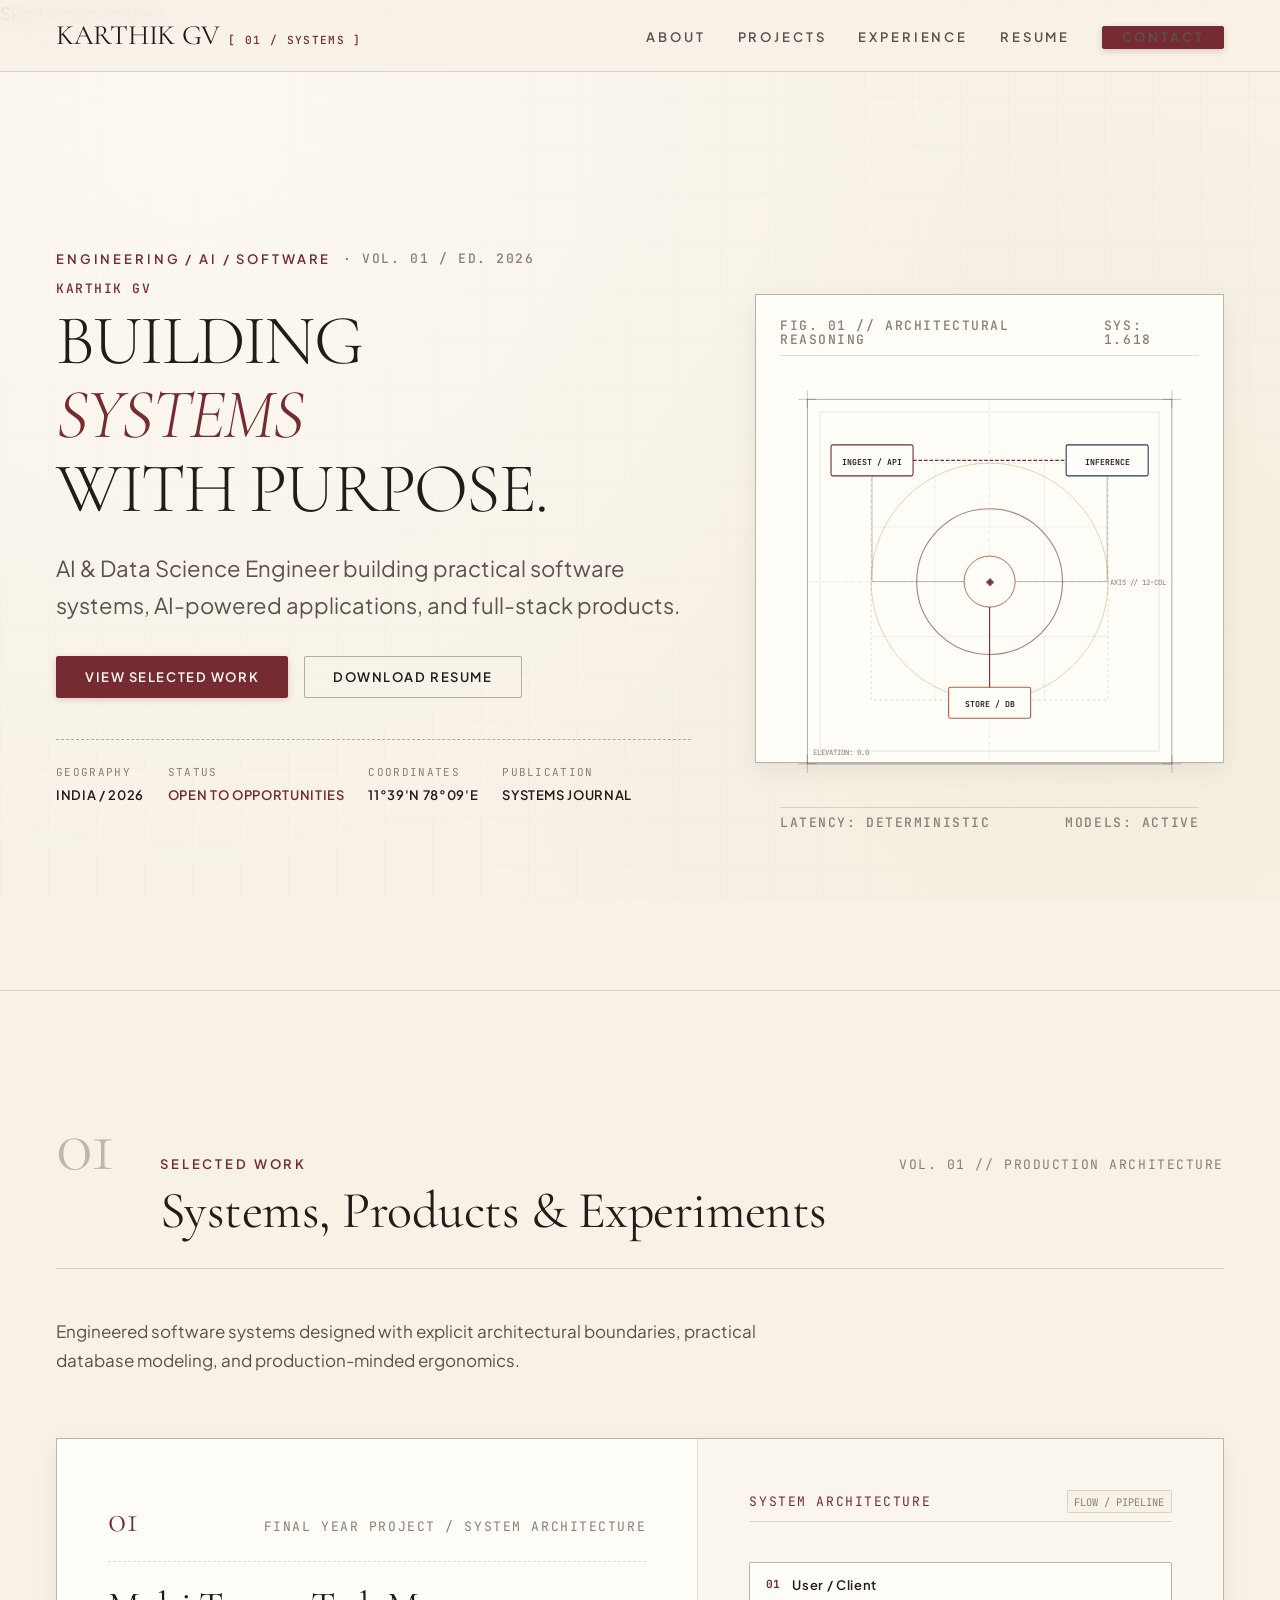
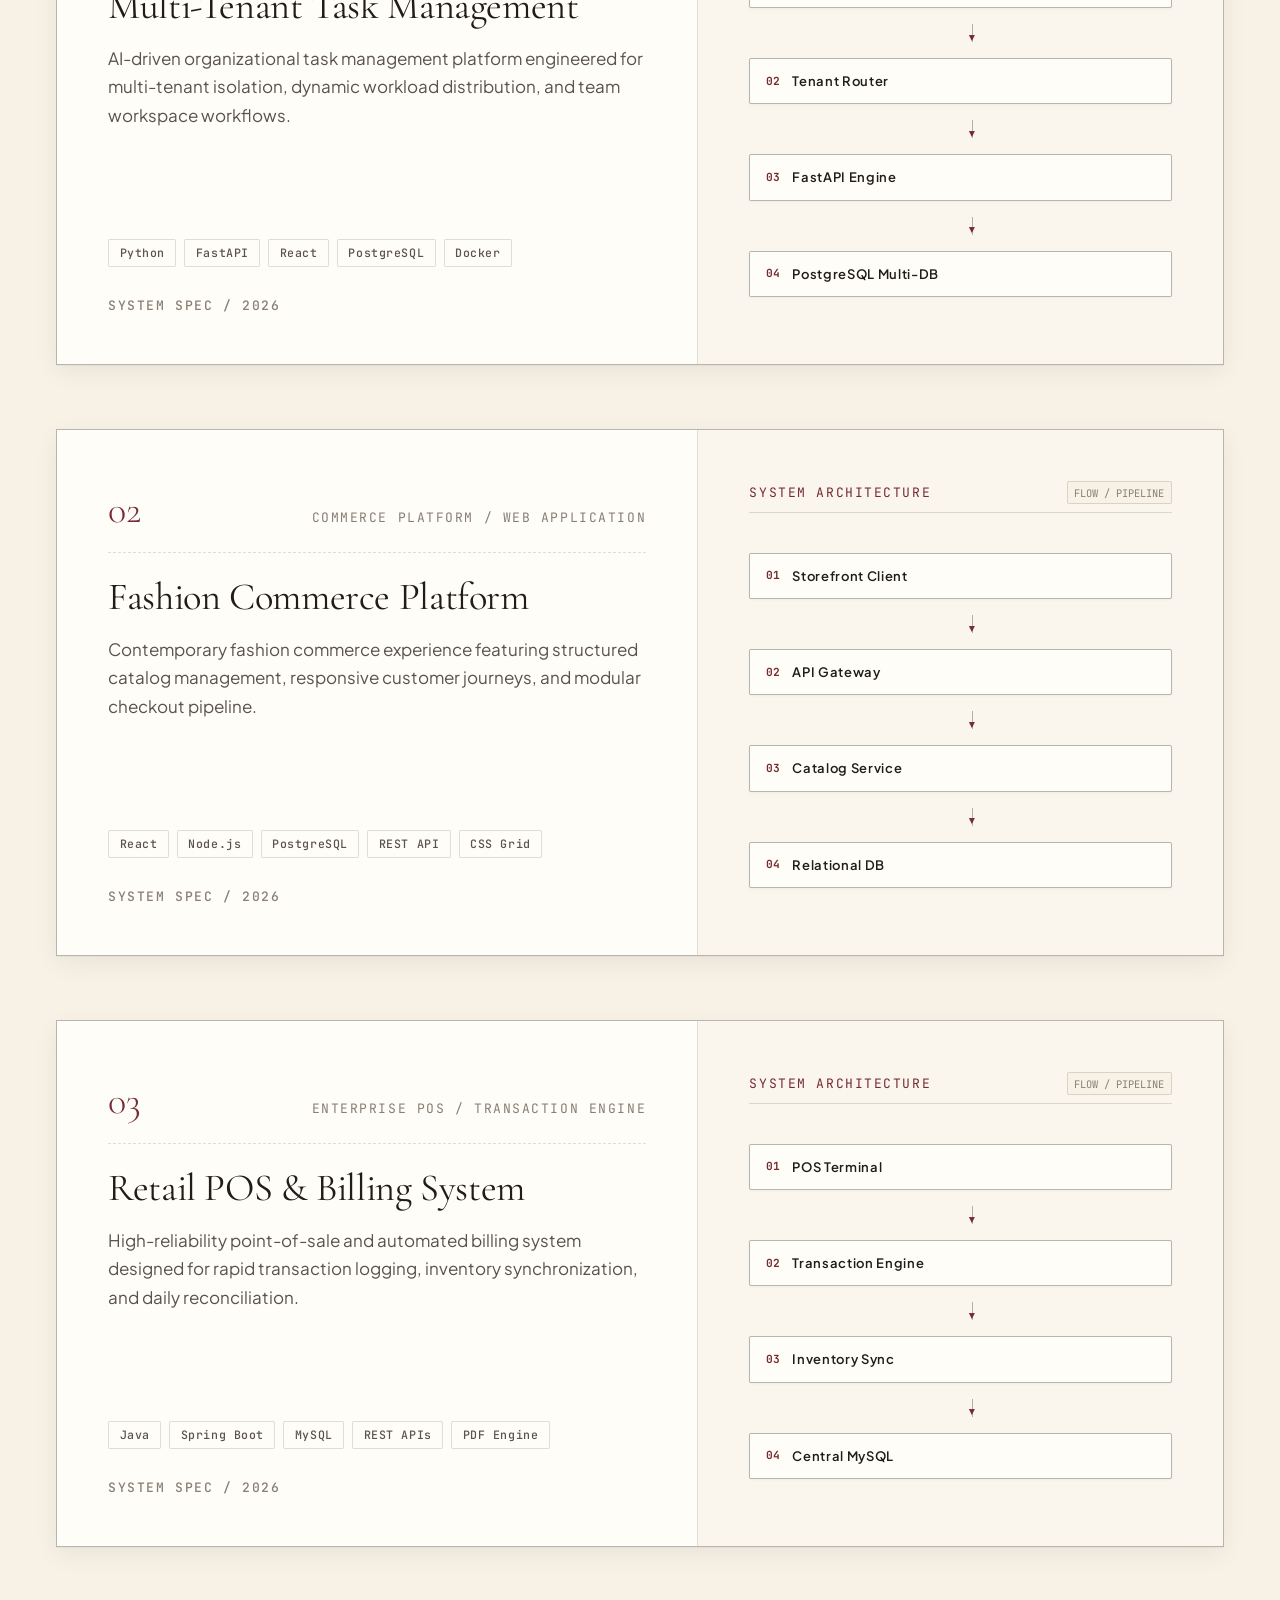
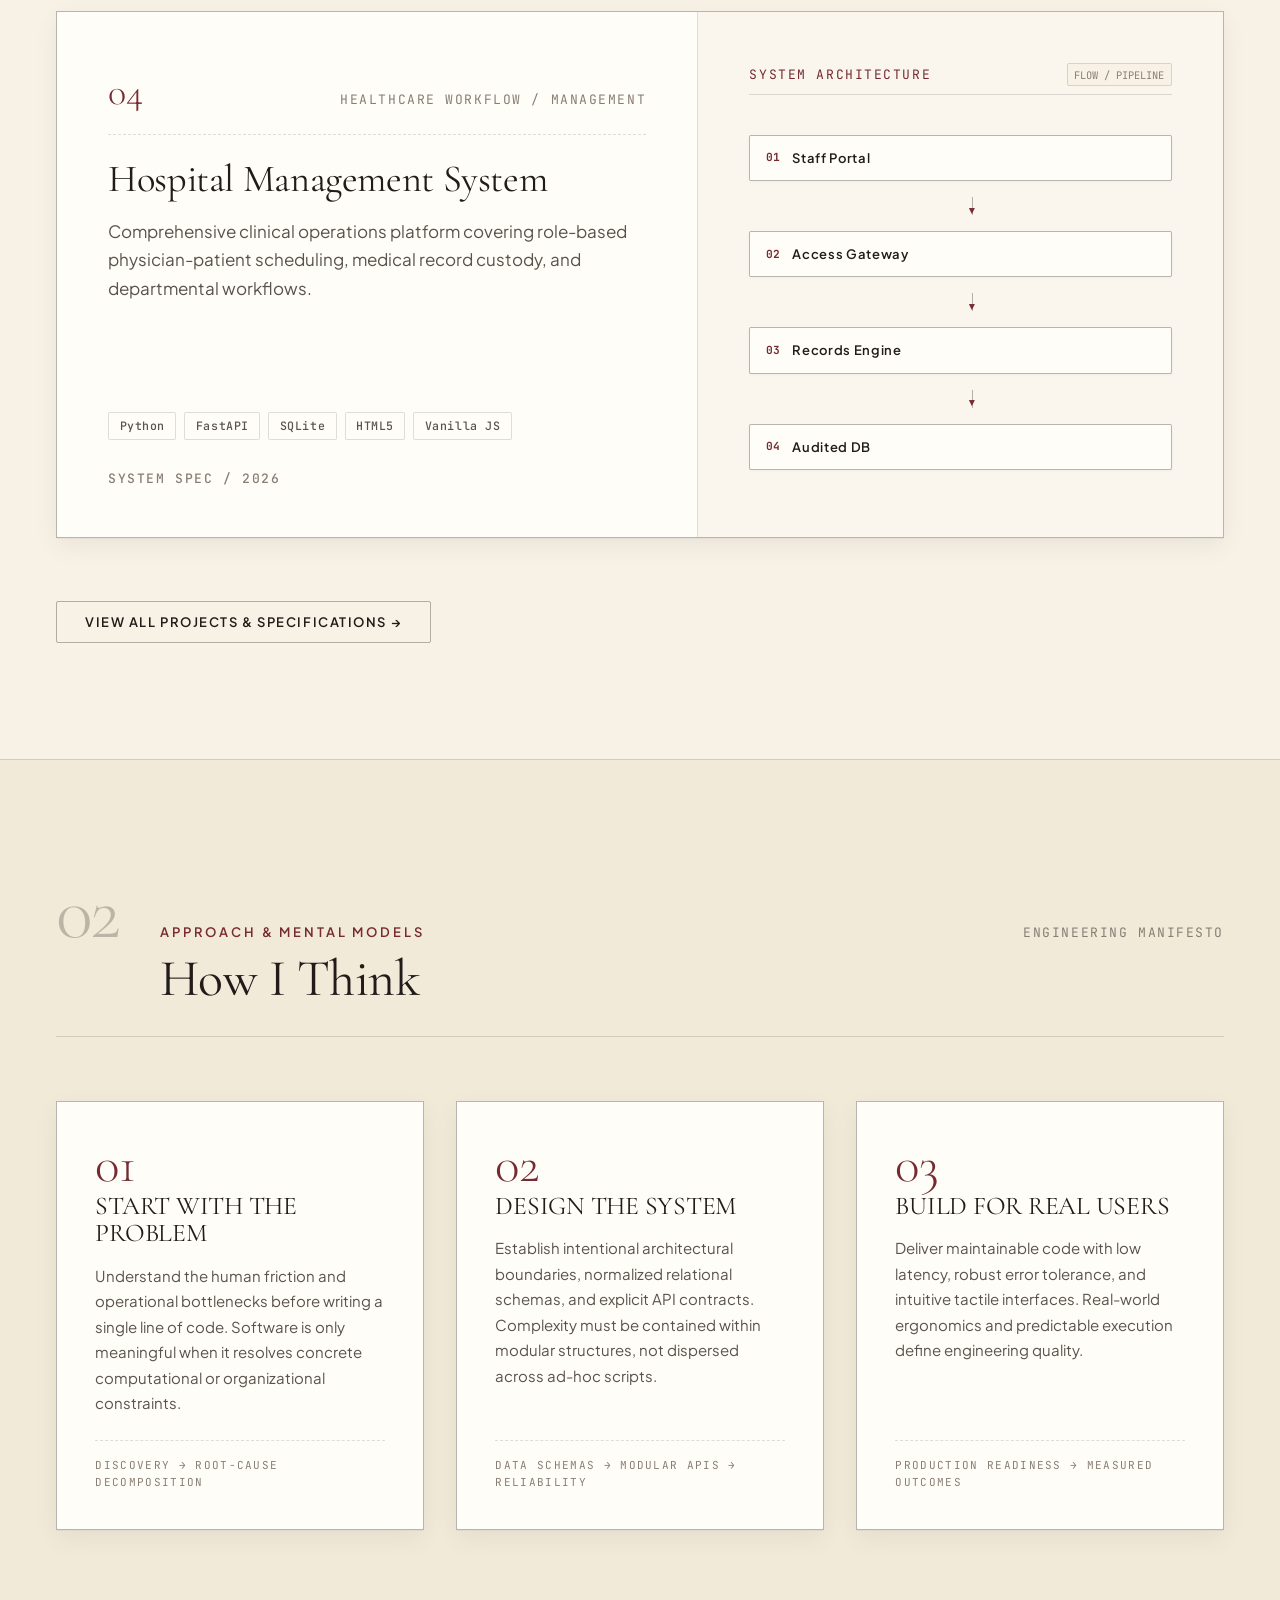
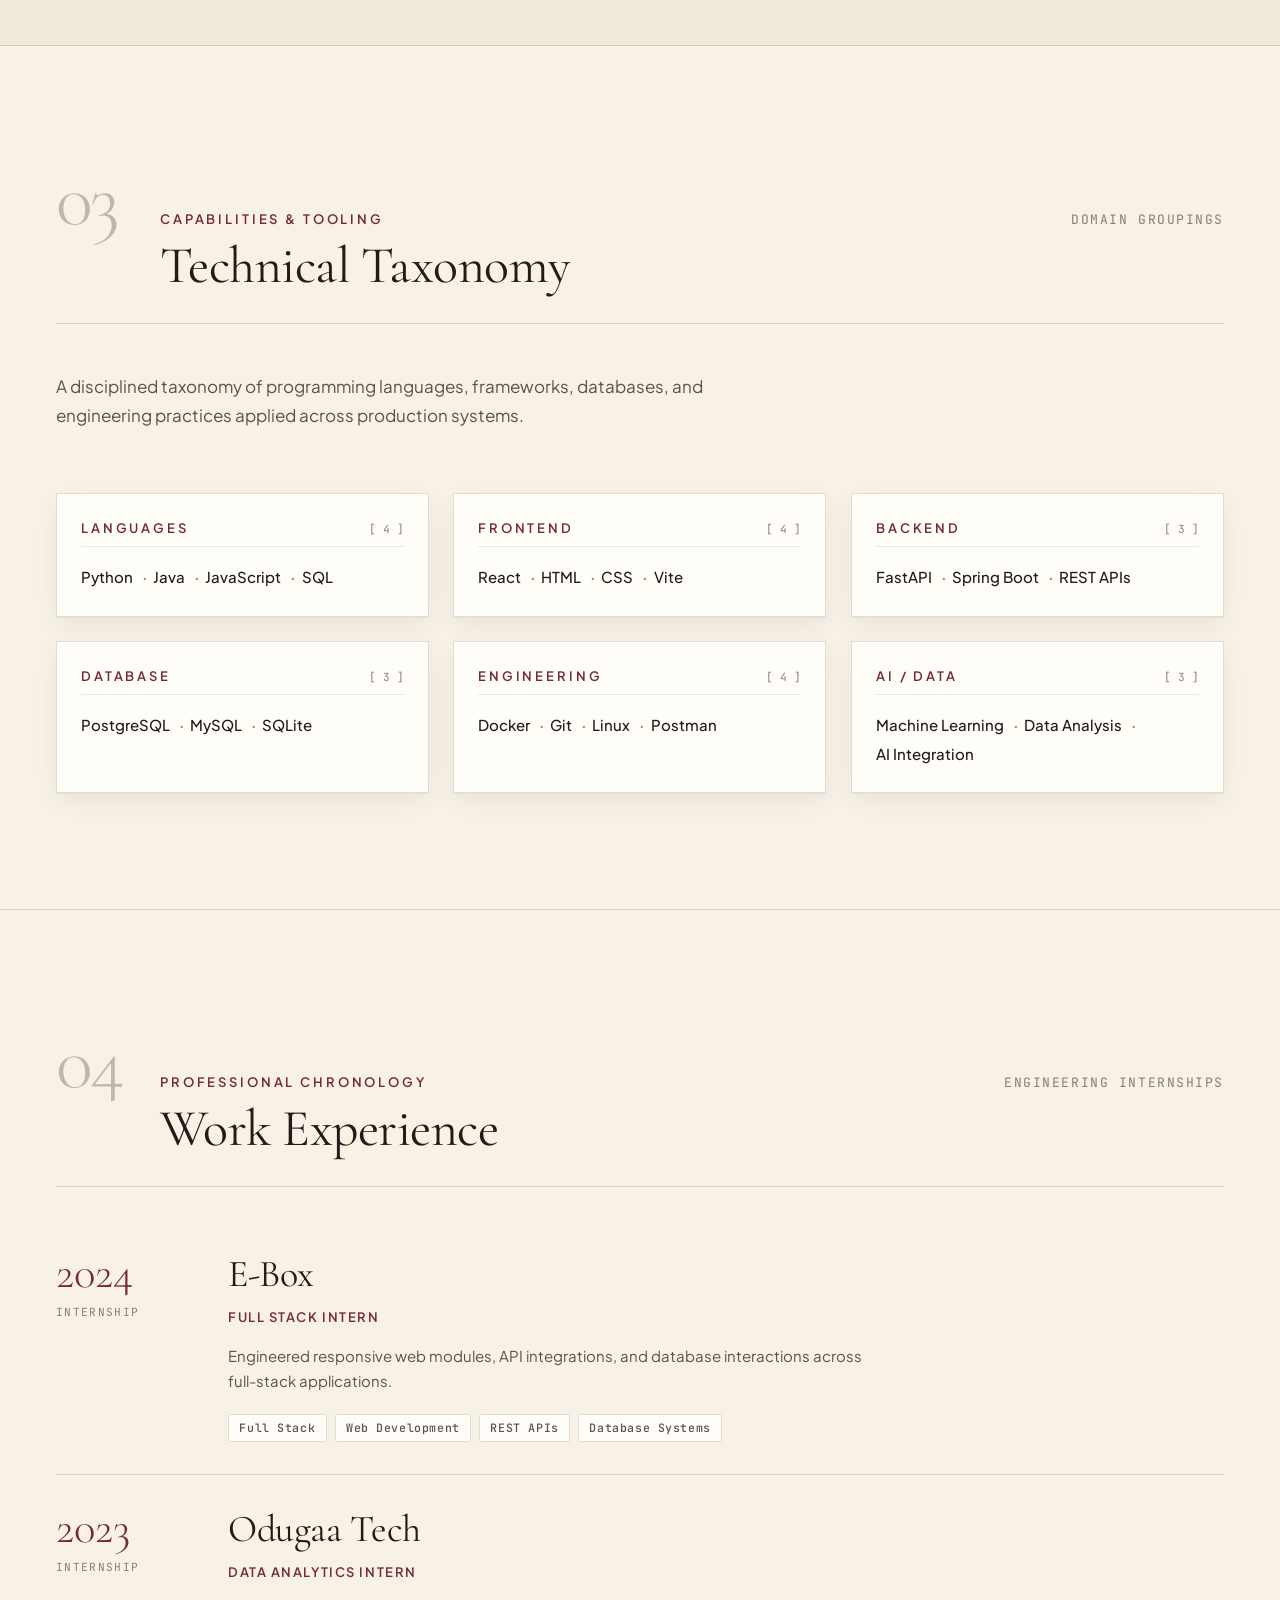
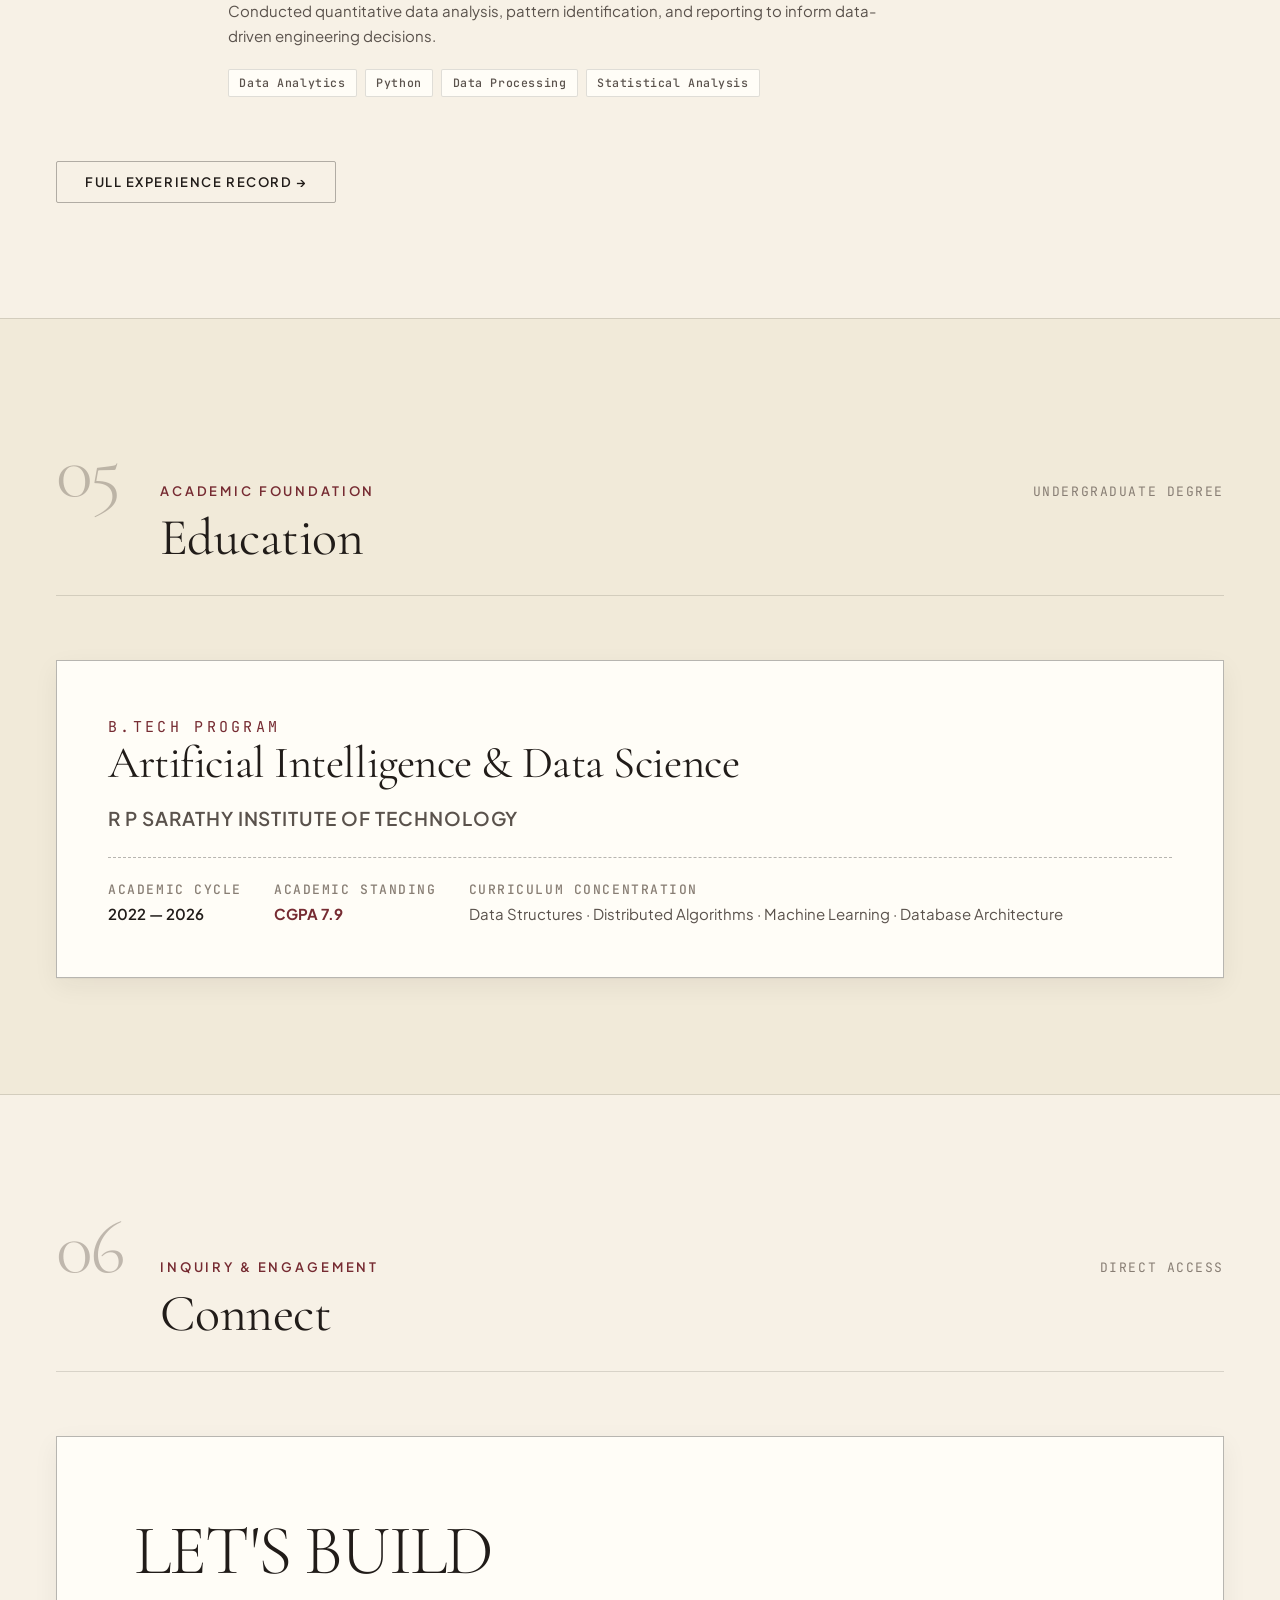
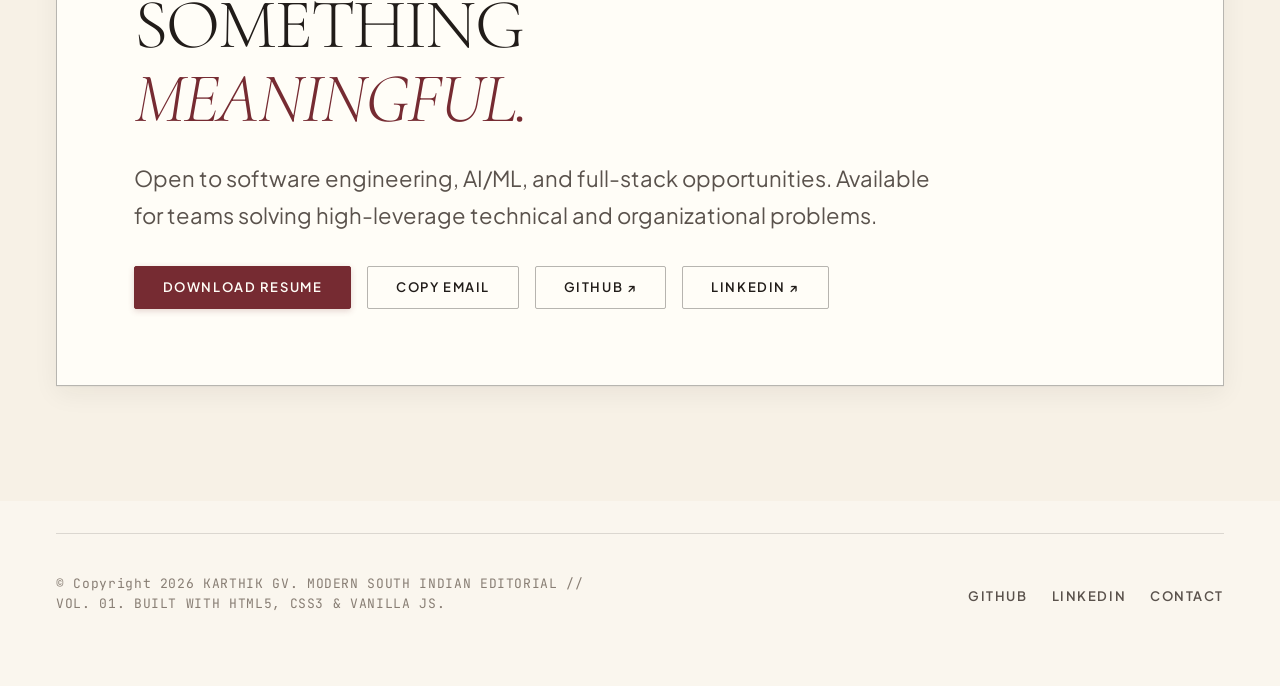
==== index.html @ f7b9066c "feat: implement Modern South Indian Editorial portfolio and architecture" ====
<!DOCTYPE html>
<html lang="en" class="no-js">
<head>
    <!-- ── Character encoding and viewport ── -->
    <meta charset="UTF-8" />
    <meta name="viewport" content="width=device-width, initial-scale=1.0" />

    <!-- ── Primary SEO ── -->
    <title>Karthik GV — Systems &amp; Software Engineer | Editorial Portfolio</title>
    <meta name="description" content="Karthik GV — AI &amp; Data Science Engineer building practical software systems, AI-powered applications, and full-stack products. Modern South Indian Editorial portfolio." />
    <link rel="canonical" href="https://yourusername.github.io/portfolio/" />

    <!-- ── Open Graph ── -->
    <meta property="og:type"        content="website" />
    <meta property="og:url"         content="https://yourusername.github.io/portfolio/" />
    <meta property="og:title"       content="Karthik GV — Systems &amp; Software Engineer" />
    <meta property="og:description" content="AI &amp; Data Science Engineer building practical software systems, AI applications, and full-stack products." />
    <meta property="og:image"       content="https://yourusername.github.io/portfolio/assets/images/og-image.jpg" />
    <meta property="og:locale"      content="en_IN" />

    <!-- ── Twitter / X Card ── -->
    <meta name="twitter:card"        content="summary_large_image" />
    <meta name="twitter:title"       content="Karthik GV — Systems &amp; Software Engineer" />
    <meta name="twitter:description" content="AI &amp; Data Science Engineer building practical software systems, AI applications, and full-stack products." />
    <meta name="twitter:image"       content="https://yourusername.github.io/portfolio/assets/images/og-image.jpg" />

    <!-- ── Favicon ── -->
    <link rel="icon"             href="./assets/icons/favicon.ico" type="image/x-icon" />
    <link rel="icon"             href="./assets/icons/favicon.svg" type="image/svg+xml" />
    <link rel="apple-touch-icon" href="./assets/icons/apple-touch-icon.png" />

    <!-- ── Google Fonts (Cormorant Garamond, Plus Jakarta Sans, JetBrains Mono) ── -->
    <link rel="preconnect" href="https://fonts.googleapis.com" />
    <link rel="preconnect" href="https://fonts.gstatic.com" crossorigin />
    <link href="https://fonts.googleapis.com/css2?family=Cormorant+Garamond:ital,wght@0,400;0,500;0,600;0,700;1,400;1,600&family=Plus+Jakarta+Sans:wght@300;400;500;600;700&family=JetBrains+Mono:wght@400;500&display=swap" rel="stylesheet" />

    <!-- ── Styles ── -->
    <link rel="stylesheet" href="./css/main.css" />

    <!-- ── Theme colour (Warm Ivory) ── -->
    <meta name="theme-color" content="#F7F1E6" />
</head>

<body>

    <!-- ══════════════════════════════════════════════
         SKIP NAVIGATION — Accessibility
    ══════════════════════════════════════════════ -->
    <a href="#main-content" class="skip-nav">Skip to main content</a>

    <!-- ══════════════════════════════════════════════
         HEADER / NAVIGATION (Editorial Masthead Bar)
    ══════════════════════════════════════════════ -->
    <header role="banner">
        <nav class="nav" aria-label="Main navigation" id="main-nav">
            <div class="container">
                <div class="nav__inner">

                    <!-- Logo / Masthead identifier -->
                    <a href="./index.html" class="nav__logo" aria-label="Karthik GV — Systems Portfolio Home">
                        <span>KARTHIK GV</span>
                        <span class="nav__logo-edition" aria-hidden="true">[ 01 / SYSTEMS ]</span>
                    </a>

                    <!-- Mobile menu toggle -->
                    <button
                        class="nav__toggle"
                        aria-controls="nav-list"
                        aria-expanded="false"
                        aria-label="Open navigation menu"
                        id="nav-toggle"
                    >
                        <span class="nav__toggle-bar" aria-hidden="true"></span>
                        <span class="nav__toggle-bar" aria-hidden="true"></span>
                        <span class="nav__toggle-bar" aria-hidden="true"></span>
                    </button>

                    <!-- Nav links -->
                    <ul class="nav__list" id="nav-list" role="list" aria-hidden="false">
                        <li><a href="./pages/about.html"      class="nav__link">About</a></li>
                        <li><a href="./pages/projects.html"   class="nav__link">Projects</a></li>
                        <li><a href="./pages/experience.html" class="nav__link">Experience</a></li>
                        <li><a href="./pages/resume.html"     class="nav__link">Resume</a></li>
                        <li><a href="./pages/contact.html"    class="nav__link btn btn--primary btn--sm">Contact</a></li>
                    </ul>

                </div>
            </div>
        </nav>
    </header>

    <!-- ══════════════════════════════════════════════
         MAIN CONTENT
    ══════════════════════════════════════════════ -->
    <main id="main-content" class="page-main" tabindex="-1">

        <!-- ── HERO (Magazine Cover Asymmetric Composition) ── -->
        <section class="hero section" id="hero" aria-labelledby="hero-title">
            <div class="container">
                <div class="hero__grid">

                    <!-- Editorial Manifesto Column -->
                    <div class="hero__editorial-content">
                        <div class="hero__masthead-tag reveal">
                            <span class="eyebrow">ENGINEERING / AI / SOFTWARE</span>
                            <span class="metadata" aria-hidden="true">· VOL. 01 / ED. 2026</span>
                        </div>

                        <div class="metadata metadata--maroon reveal" style="margin-bottom: var(--space-2);">
                            KARTHIK GV
                        </div>

                        <h1 class="hero__headline reveal" id="hero-title">
                            <span>BUILDING</span>
                            <span class="hero__headline-accent">SYSTEMS</span>
                            <span>WITH PURPOSE.</span>
                        </h1>

                        <p class="hero__lead reveal">
                            AI &amp; Data Science Engineer building practical software systems,
                            AI-powered applications, and full-stack products.
                        </p>

                        <div class="flex gap-sm flex-wrap reveal" style="align-items: center;">
                            <a href="#selected-work" class="btn btn--primary">
                                View Selected Work
                            </a>
                            <a href="./assets/resume/karthik-gv-resume.pdf" class="btn btn--ghost" download aria-label="Download Karthik GV resume as PDF">
                                Download Resume
                            </a>
                        </div>

                        <!-- Technical Footnotes & Coordinates -->
                        <div class="hero__meta-strip reveal">
                            <div class="hero__meta-item">
                                <span class="hero__meta-label">GEOGRAPHY</span>
                                <span class="hero__meta-val">INDIA / 2026</span>
                            </div>
                            <div class="hero__meta-item">
                                <span class="hero__meta-label">STATUS</span>
                                <span class="hero__meta-val" style="color: var(--color-maroon);">OPEN TO OPPORTUNITIES</span>
                            </div>
                            <div class="hero__meta-item">
                                <span class="hero__meta-label">COORDINATES</span>
                                <span class="hero__meta-val">11°39'N 78°09'E</span>
                            </div>
                            <div class="hero__meta-item">
                                <span class="hero__meta-label">PUBLICATION</span>
                                <span class="hero__meta-val">SYSTEMS JOURNAL</span>
                            </div>
                        </div>
                    </div>

                    <!-- Abstract Architectural & System Visual (High-Precision Inline SVG) -->
                    <div class="hero__visual-container reveal" aria-hidden="true">
                        <div class="hero__visual-card">
                            <div class="flex flex-between" style="border-bottom: 1px solid var(--color-border); padding-bottom: var(--space-2); margin-bottom: var(--space-4);">
                                <span class="metadata">FIG. 01 // ARCHITECTURAL REASONING</span>
                                <span class="metadata">SYS: 1.618</span>
                            </div>

                            <svg class="hero__visual-svg" viewBox="0 0 460 460" fill="none" xmlns="http://www.w3.org/2000/svg" role="img" aria-label="Architectural system drawing">
                                <!-- Background Architectural Grid Lines -->
                                <line x1="30" y1="30" x2="430" y2="30" stroke="var(--color-divider)" stroke-width="1" />
                                <line x1="30" y1="230" x2="430" y2="230" stroke="var(--color-divider)" stroke-width="1" stroke-dasharray="4 4" />
                                <line x1="30" y1="430" x2="430" y2="430" stroke="var(--color-divider)" stroke-width="1" />
                                <line x1="30" y1="30" x2="30" y2="430" stroke="var(--color-divider)" stroke-width="1" />
                                <line x1="230" y1="30" x2="230" y2="430" stroke="var(--color-divider)" stroke-width="1" stroke-dasharray="4 4" />
                                <line x1="430" y1="30" x2="430" y2="430" stroke="var(--color-divider)" stroke-width="1" />

                                <!-- Outer Framing & Corner Registration Marks -->
                                <rect x="30" y="30" width="400" height="400" stroke="var(--color-border-strong)" stroke-width="1" />
                                <rect x="44" y="44" width="372" height="372" stroke="var(--color-border)" stroke-width="0.75" />

                                <!-- Courtyard Rhythm / Concentric Geometric Boundaries -->
                                <rect x="100" y="100" width="260" height="260" stroke="var(--color-border)" stroke-width="1" stroke-dasharray="3 3" />
                                <circle cx="230" cy="230" r="130" stroke="var(--color-brass)" stroke-width="1" stroke-opacity="0.4" />
                                <circle cx="230" cy="230" r="80" stroke="var(--color-maroon)" stroke-width="1.2" stroke-opacity="0.6" />
                                <circle cx="230" cy="230" r="28" stroke="var(--color-terracotta)" stroke-width="1" fill="var(--color-paper)" />

                                <!-- Textile / Architectural Pillar Grid Vertical Repeats -->
                                <line x1="170" y1="100" x2="170" y2="360" stroke="var(--color-divider)" stroke-width="0.75" />
                                <line x1="290" y1="100" x2="290" y2="360" stroke="var(--color-divider)" stroke-width="0.75" />
                                <line x1="100" y1="170" x2="360" y2="170" stroke="var(--color-divider)" stroke-width="0.75" />
                                <line x1="100" y1="290" x2="360" y2="290" stroke="var(--color-divider)" stroke-width="0.75" />

                                <!-- Software System Pipeline Nodes & Flow Vectors -->
                                <!-- Node 1: Ingestion / Client -->
                                <rect x="56" y="80" width="90" height="34" rx="2" fill="var(--color-paper)" stroke="var(--color-maroon)" stroke-width="1.2" />
                                <text x="101" y="102" font-family="'JetBrains Mono', monospace" font-size="9" fill="var(--color-charcoal)" text-anchor="middle" font-weight="600">INGEST / API</text>

                                <!-- Node 2: Pipeline Engine -->
                                <rect x="314" y="80" width="90" height="34" rx="2" fill="var(--color-paper)" stroke="var(--color-indigo)" stroke-width="1.2" />
                                <text x="359" y="102" font-family="'JetBrains Mono', monospace" font-size="9" fill="var(--color-charcoal)" text-anchor="middle" font-weight="600">INFERENCE</text>

                                <!-- Node 3: Core Relational Database -->
                                <rect x="185" y="346" width="90" height="34" rx="2" fill="var(--color-paper)" stroke="var(--color-terracotta)" stroke-width="1.2" />
                                <text x="230" y="368" font-family="'JetBrains Mono', monospace" font-size="9" fill="var(--color-charcoal)" text-anchor="middle" font-weight="600">STORE / DB</text>

                                <!-- Flow Arrows / Connecting Hairlines -->
                                <path d="M 146 97 L 314 97" stroke="var(--color-maroon)" stroke-width="1.2" stroke-dasharray="4 2" />
                                <path d="M 359 114 L 359 230 L 258 230" stroke="var(--color-border-strong)" stroke-width="1" />
                                <path d="M 101 114 L 101 230 L 202 230" stroke="var(--color-border-strong)" stroke-width="1" />
                                <path d="M 230 258 L 230 346" stroke="var(--color-maroon)" stroke-width="1.2" />

                                <!-- Center Symbol -->
                                <text x="230" y="234" font-family="'JetBrains Mono', monospace" font-size="11" fill="var(--color-maroon)" text-anchor="middle" font-weight="bold">◈</text>

                                <!-- Editorial Corner Crosshairs -->
                                <path d="M 20 30 L 40 30 M 30 20 L 30 40" stroke="var(--color-border-strong)" stroke-width="0.8" />
                                <path d="M 420 30 L 440 30 M 430 20 L 430 40" stroke="var(--color-border-strong)" stroke-width="0.8" />
                                <path d="M 20 430 L 40 430 M 30 420 L 30 440" stroke="var(--color-border-strong)" stroke-width="0.8" />
                                <path d="M 420 430 L 440 430 M 430 420 L 430 440" stroke="var(--color-border-strong)" stroke-width="0.8" />

                                <!-- Calibration Dimensions -->
                                <text x="424" y="234" font-family="'JetBrains Mono', monospace" font-size="8" fill="var(--color-text-tertiary)" text-anchor="end">AXIS // 12-COL</text>
                                <text x="36" y="420" font-family="'JetBrains Mono', monospace" font-size="8" fill="var(--color-text-tertiary)">ELEVATION: 0.0</text>
                            </svg>

                            <div class="flex flex-between" style="border-top: 1px solid var(--color-border); padding-top: var(--space-2); margin-top: var(--space-4);">
                                <span class="metadata">LATENCY: DETERMINISTIC</span>
                                <span class="metadata">MODELS: ACTIVE</span>
                            </div>
                        </div>
                    </div>

                </div>
            </div>
        </section>

        <!-- ── 01 / SELECTED WORK (Editorial Spreads) ── -->
        <section class="section" id="selected-work" aria-labelledby="work-title">
            <div class="container">

                <header class="section__header reveal">
                    <div class="editorial-header-grid">
                        <span class="editorial-index" aria-hidden="true">01</span>
                        <div class="editorial-header-content">
                            <span class="eyebrow">SELECTED WORK</span>
                            <h2 class="heading-xl" id="work-title">
                                Systems, Products &amp; Experiments
                            </h2>
                        </div>
                        <span class="editorial-header-meta">VOL. 01 // PRODUCTION ARCHITECTURE</span>
                    </div>
                    <p class="body-md text-secondary" style="max-width: 62ch;">
                        Engineered software systems designed with explicit architectural boundaries,
                        practical database modeling, and production-minded ergonomics.
                    </p>
                </header>

                <!-- Project Spreads are rendered here dynamically by js/interactions.js -->
                <div id="projects-grid" aria-label="Selected engineering projects">
                    <!-- JavaScript dynamically injects editorial project spreads from data/projects.js -->
                </div>

                <div class="flex" style="margin-top: var(--space-8); justify-content: flex-start;">
                    <a href="./pages/projects.html" class="btn btn--ghost reveal">
                        View All Projects &amp; Specifications →
                    </a>
                </div>

            </div>
        </section>

        <!-- ── 02 / HOW I THINK (Engineering Philosophy Manifesto) ── -->
        <section class="section" id="philosophy" aria-labelledby="philosophy-title" style="background: var(--color-bg-subtle); border-top: 1px solid var(--color-border); border-bottom: 1px solid var(--color-border);">
            <div class="container">

                <header class="section__header reveal">
                    <div class="editorial-header-grid">
                        <span class="editorial-index" aria-hidden="true">02</span>
                        <div class="editorial-header-content">
                            <span class="eyebrow">APPROACH &amp; MENTAL MODELS</span>
                            <h2 class="heading-xl" id="philosophy-title">
                                How I Think
                            </h2>
                        </div>
                        <span class="editorial-header-meta">ENGINEERING MANIFESTO</span>
                    </div>
                </header>

                <div class="philosophy-grid">

                    <!-- Principle 01 -->
                    <article class="philosophy-card reveal">
                        <div>
                            <span class="philosophy-card__number">01</span>
                            <h3 class="philosophy-card__title">Start with the Problem</h3>
                            <p class="philosophy-card__text">
                                Understand the human friction and operational bottlenecks before writing a single line of code. Software is only meaningful when it resolves concrete computational or organizational constraints.
                            </p>
                        </div>
                        <div class="philosophy-card__annotation">
                            DISCOVERY → ROOT-CAUSE DECOMPOSITION
                        </div>
                    </article>

                    <!-- Principle 02 -->
                    <article class="philosophy-card reveal">
                        <div>
                            <span class="philosophy-card__number">02</span>
                            <h3 class="philosophy-card__title">Design the System</h3>
                            <p class="philosophy-card__text">
                                Establish intentional architectural boundaries, normalized relational schemas, and explicit API contracts. Complexity must be contained within modular structures, not dispersed across ad-hoc scripts.
                            </p>
                        </div>
                        <div class="philosophy-card__annotation">
                            DATA SCHEMAS → MODULAR APIS → RELIABILITY
                        </div>
                    </article>

                    <!-- Principle 03 -->
                    <article class="philosophy-card reveal">
                        <div>
                            <span class="philosophy-card__number">03</span>
                            <h3 class="philosophy-card__title">Build for Real Users</h3>
                            <p class="philosophy-card__text">
                                Deliver maintainable code with low latency, robust error tolerance, and intuitive tactile interfaces. Real-world ergonomics and predictable execution define engineering quality.
                            </p>
                        </div>
                        <div class="philosophy-card__annotation">
                            PRODUCTION READINESS → MEASURED OUTCOMES
                        </div>
                    </article>

                </div>

            </div>
        </section>

        <!-- ── 03 / TECHNICAL TAXONOMY (Editorial Skills) ── -->
        <section class="section" id="skills" aria-labelledby="skills-title">
            <div class="container">

                <header class="section__header reveal">
                    <div class="editorial-header-grid">
                        <span class="editorial-index" aria-hidden="true">03</span>
                        <div class="editorial-header-content">
                            <span class="eyebrow">CAPABILITIES &amp; TOOLING</span>
                            <h2 class="heading-xl" id="skills-title">
                                Technical Taxonomy
                            </h2>
                        </div>
                        <span class="editorial-header-meta">DOMAIN GROUPINGS</span>
                    </div>
                    <p class="body-md text-secondary" style="max-width: 60ch;">
                        A disciplined taxonomy of programming languages, frameworks, databases,
                        and engineering practices applied across production systems.
                    </p>
                </header>

                <!-- Skills Taxonomy Grid rendered dynamically by interactions.js -->
                <div id="skills-grid" aria-label="Technical skills categorized by domain">
                    <!-- JS renders editorial taxonomy cards from data/skills.js -->
                </div>

            </div>
        </section>

        <!-- ── 04 / CHRONOLOGY (Editorial Experience Timeline) ── -->
        <section class="section" id="experience" aria-labelledby="experience-title" style="border-top: 1px solid var(--color-border);">
            <div class="container">

                <header class="section__header reveal">
                    <div class="editorial-header-grid">
                        <span class="editorial-index" aria-hidden="true">04</span>
                        <div class="editorial-header-content">
                            <span class="eyebrow">PROFESSIONAL CHRONOLOGY</span>
                            <h2 class="heading-xl" id="experience-title">
                                Work Experience
                            </h2>
                        </div>
                        <span class="editorial-header-meta">ENGINEERING INTERNSHIPS</span>
                    </div>
                </header>

                <!-- Experience entries rendered dynamically by interactions.js -->
                <div id="experience-list" aria-label="Work experience timeline">
                    <!-- JS renders timeline entries from data/experience.js -->
                </div>

                <div class="flex" style="margin-top: var(--space-8);">
                    <a href="./pages/experience.html" class="btn btn--ghost reveal">
                        Full Experience Record →
                    </a>
                </div>

            </div>
        </section>

        <!-- ── 05 / ACADEMIC FOUNDATION (Education) ── -->
        <section class="section" id="education" aria-labelledby="education-title" style="background: var(--color-bg-subtle); border-top: 1px solid var(--color-border); border-bottom: 1px solid var(--color-border);">
            <div class="container">

                <header class="section__header reveal">
                    <div class="editorial-header-grid">
                        <span class="editorial-index" aria-hidden="true">05</span>
                        <div class="editorial-header-content">
                            <span class="eyebrow">ACADEMIC FOUNDATION</span>
                            <h2 class="heading-xl" id="education-title">
                                Education
                            </h2>
                        </div>
                        <span class="editorial-header-meta">UNDERGRADUATE DEGREE</span>
                    </div>
                </header>

                <article class="education-editorial-card reveal">
                    <span class="education-editorial__degree">B.TECH PROGRAM</span>
                    <h3 class="education-editorial__major">
                        Artificial Intelligence &amp; Data Science
                    </h3>
                    <p class="education-editorial__institution">
                        R P Sarathy Institute of Technology
                    </p>

                    <div class="education-editorial__meta-grid">
                        <div>
                            <span class="metadata">ACADEMIC CYCLE</span>
                            <p class="body-sm" style="color: var(--color-charcoal); font-weight: 600;">2022 — 2026</p>
                        </div>
                        <div>
                            <span class="metadata">ACADEMIC STANDING</span>
                            <p class="body-sm" style="color: var(--color-maroon); font-weight: 700;">CGPA 7.9</p>
                        </div>
                        <div>
                            <span class="metadata">CURRICULUM CONCENTRATION</span>
                            <p class="body-sm text-secondary">Data Structures · Distributed Algorithms · Machine Learning · Database Architecture</p>
                        </div>
                    </div>
                </article>

            </div>
        </section>

        <!-- ── 06 / CLOSING SPREAD & CONTACT ── -->
        <section class="section" id="contact" aria-labelledby="contact-title">
            <div class="container">

                <header class="section__header reveal">
                    <div class="editorial-header-grid">
                        <span class="editorial-index" aria-hidden="true">06</span>
                        <div class="editorial-header-content">
                            <span class="eyebrow">INQUIRY &amp; ENGAGEMENT</span>
                            <h2 class="heading-xl" id="contact-title">
                                Connect
                            </h2>
                        </div>
                        <span class="editorial-header-meta">DIRECT ACCESS</span>
                    </div>
                </header>

                <div class="contact-spread reveal">
                    <h3 class="contact-spread__headline">
                        <span>LET'S BUILD</span>
                        <span>SOMETHING</span>
                        <em>MEANINGFUL.</em>
                    </h3>

                    <p class="contact-spread__lead">
                        Open to software engineering, AI/ML, and full-stack opportunities.
                        Available for teams solving high-leverage technical and organizational problems.
                    </p>

                    <div class="contact-spread__actions">
                        <a
                            href="./assets/resume/karthik-gv-resume.pdf"
                            class="btn btn--primary"
                            download
                            aria-label="Download Karthik GV resume as PDF"
                        >
                            Download Resume
                        </a>
                        <a
                            href="mailto:your@email.com"
                            class="btn btn--ghost"
                            data-copy-email="your@email.com"
                            aria-label="Copy Karthik GV email address"
                        >
                            Copy Email
                        </a>
                        <a
                            href="https://github.com/"
                            class="btn btn--ghost"
                            target="_blank"
                            rel="noopener noreferrer"
                            aria-label="Karthik GV GitHub profile"
                        >
                            GitHub ↗
                        </a>
                        <a
                            href="https://linkedin.com/"
                            class="btn btn--ghost"
                            target="_blank"
                            rel="noopener noreferrer"
                            aria-label="Karthik GV LinkedIn profile"
                        >
                            LinkedIn ↗
                        </a>
                    </div>
                </div>

            </div>
        </section>

    </main>

    <!-- ══════════════════════════════════════════════
         FOOTER (Publication Colophon)
    ══════════════════════════════════════════════ -->
    <footer class="section" role="contentinfo" aria-label="Site footer" style="padding-block: var(--space-8); background: var(--color-paper-card);">
        <div class="container">
            <div class="footer">

                <p class="footer__copy">
                    <span aria-hidden="true">©</span>
                    <span class="sr-only">Copyright</span>
                    <span id="footer-year"></span> KARTHIK GV.
                    MODERN SOUTH INDIAN EDITORIAL // VOL. 01.
                    BUILT WITH HTML5, CSS3 &amp; VANILLA JS.
                </p>

                <nav aria-label="Footer navigation">
                    <ul class="footer__links" role="list">
                        <li><a href="https://github.com/" class="footer__link" target="_blank" rel="noopener noreferrer">GitHub</a></li>
                        <li><a href="https://linkedin.com/" class="footer__link" target="_blank" rel="noopener noreferrer">LinkedIn</a></li>
                        <li><a href="./pages/contact.html" class="footer__link">Contact</a></li>
                    </ul>
                </nav>

            </div>
        </div>
    </footer>

    <!-- ── Inline footer year ── -->
    <script>
        document.getElementById('footer-year').textContent = new Date().getFullYear();
    </script>

    <!-- ── Application script ── -->
    <script type="module" src="./js/main.js"></script>

</body>
</html>
---- css/main.css ----
/* ============================================================
   main.css — CSS orchestrator
   Part of: Karthik GV Portfolio CSS Architecture

   Import order matters:
   1. reset        — normalize browser defaults
   2. variables    — design tokens (must be before anything that uses them)
   3. typography   — type scale and element defaults (uses variables)
   4. layout       — structural primitives (uses variables)
   5. components   — reusable UI components (uses layout + typography)
   6. animations   — motion classes (uses variables)
   7. responsive   — breakpoint overrides (must come last to override)
   ============================================================ */

@import './reset.css';
@import './variables.css';
@import './typography.css';
@import './layout.css';
@import './components.css';
@import './animations.css';
@import './responsive.css';
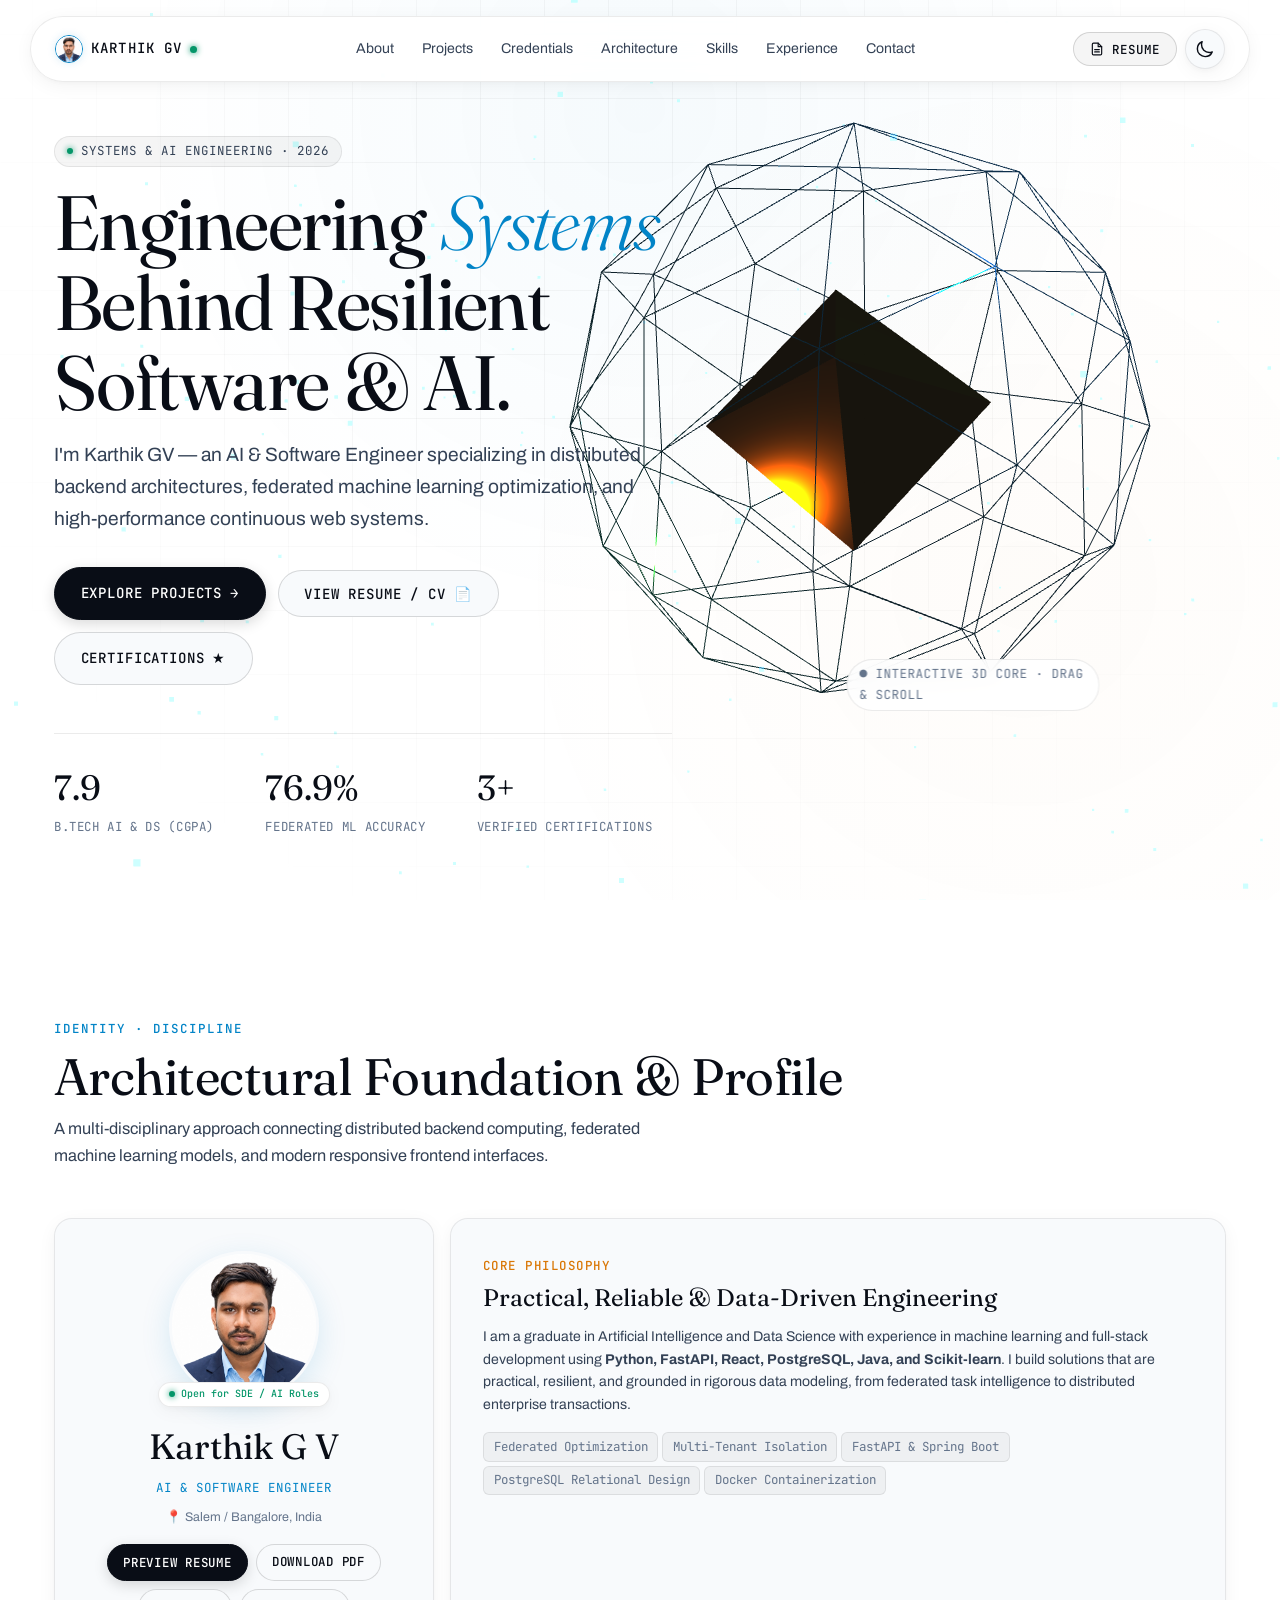
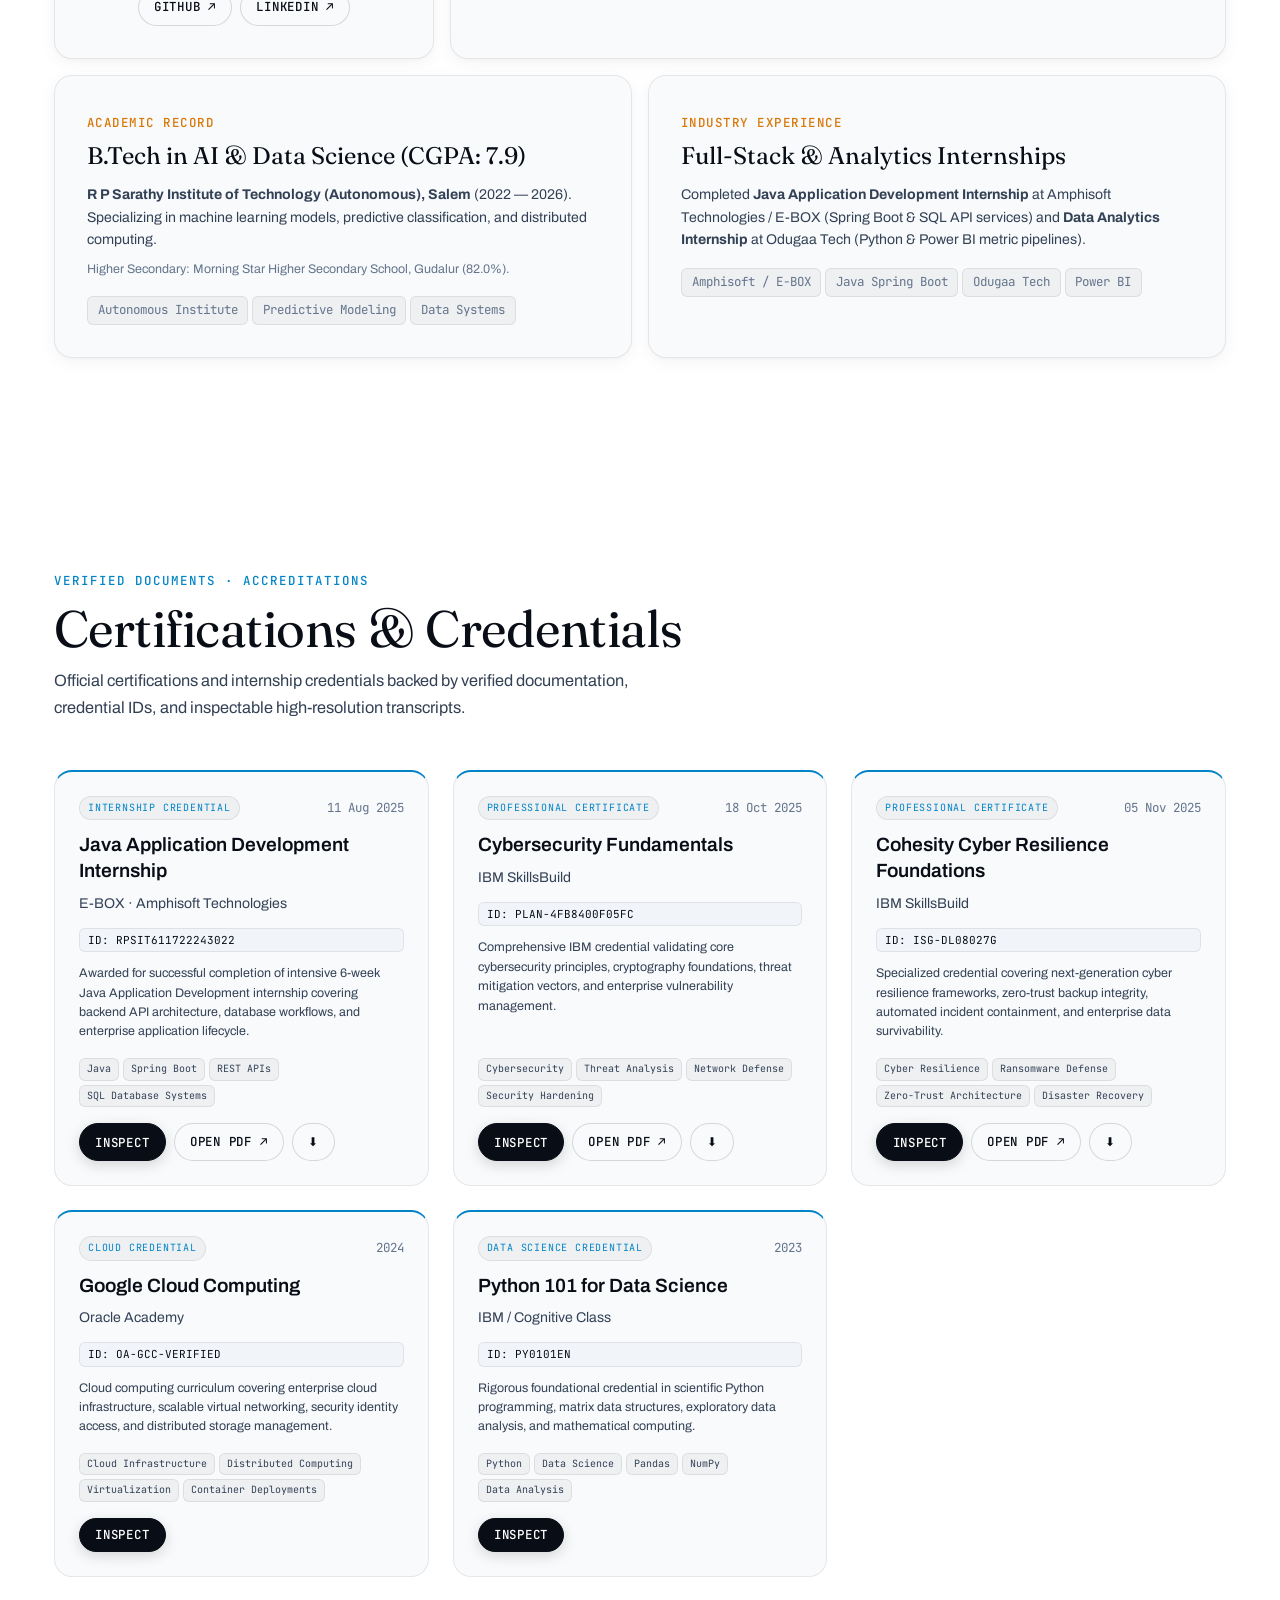
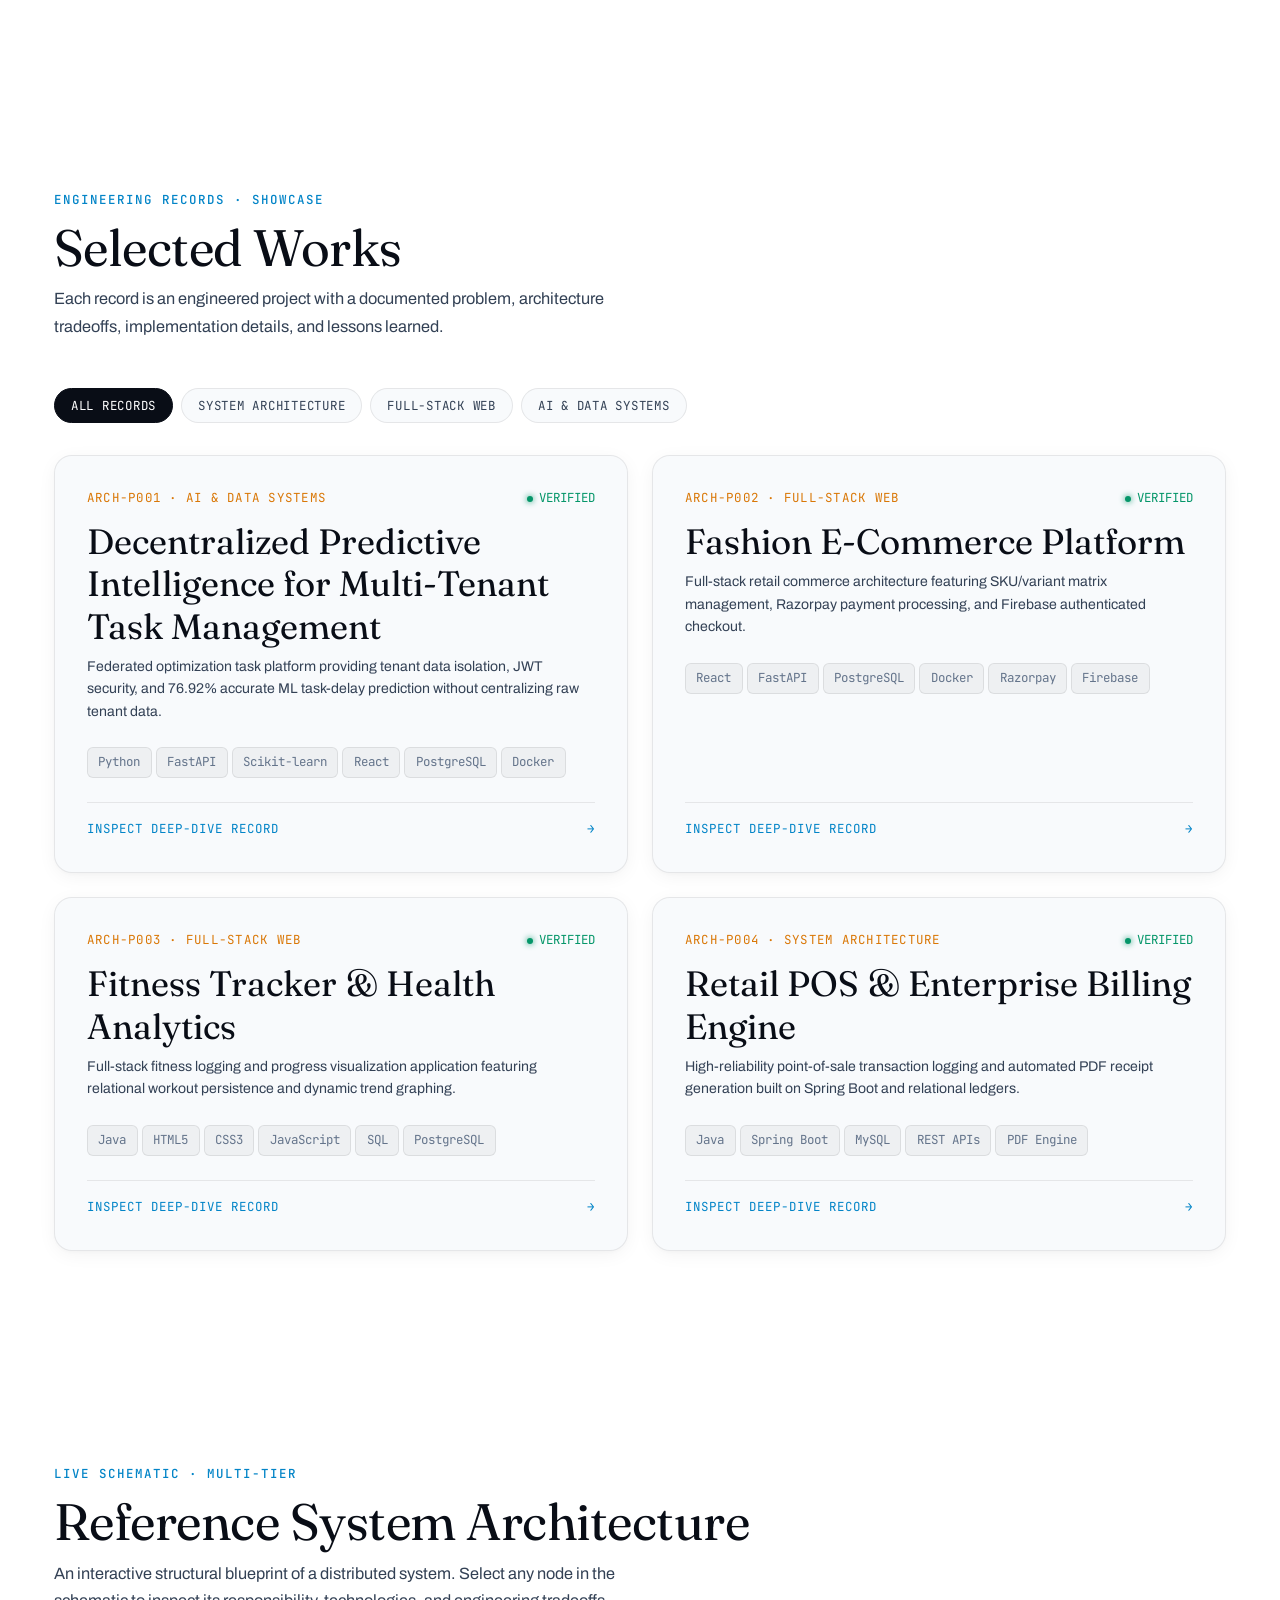
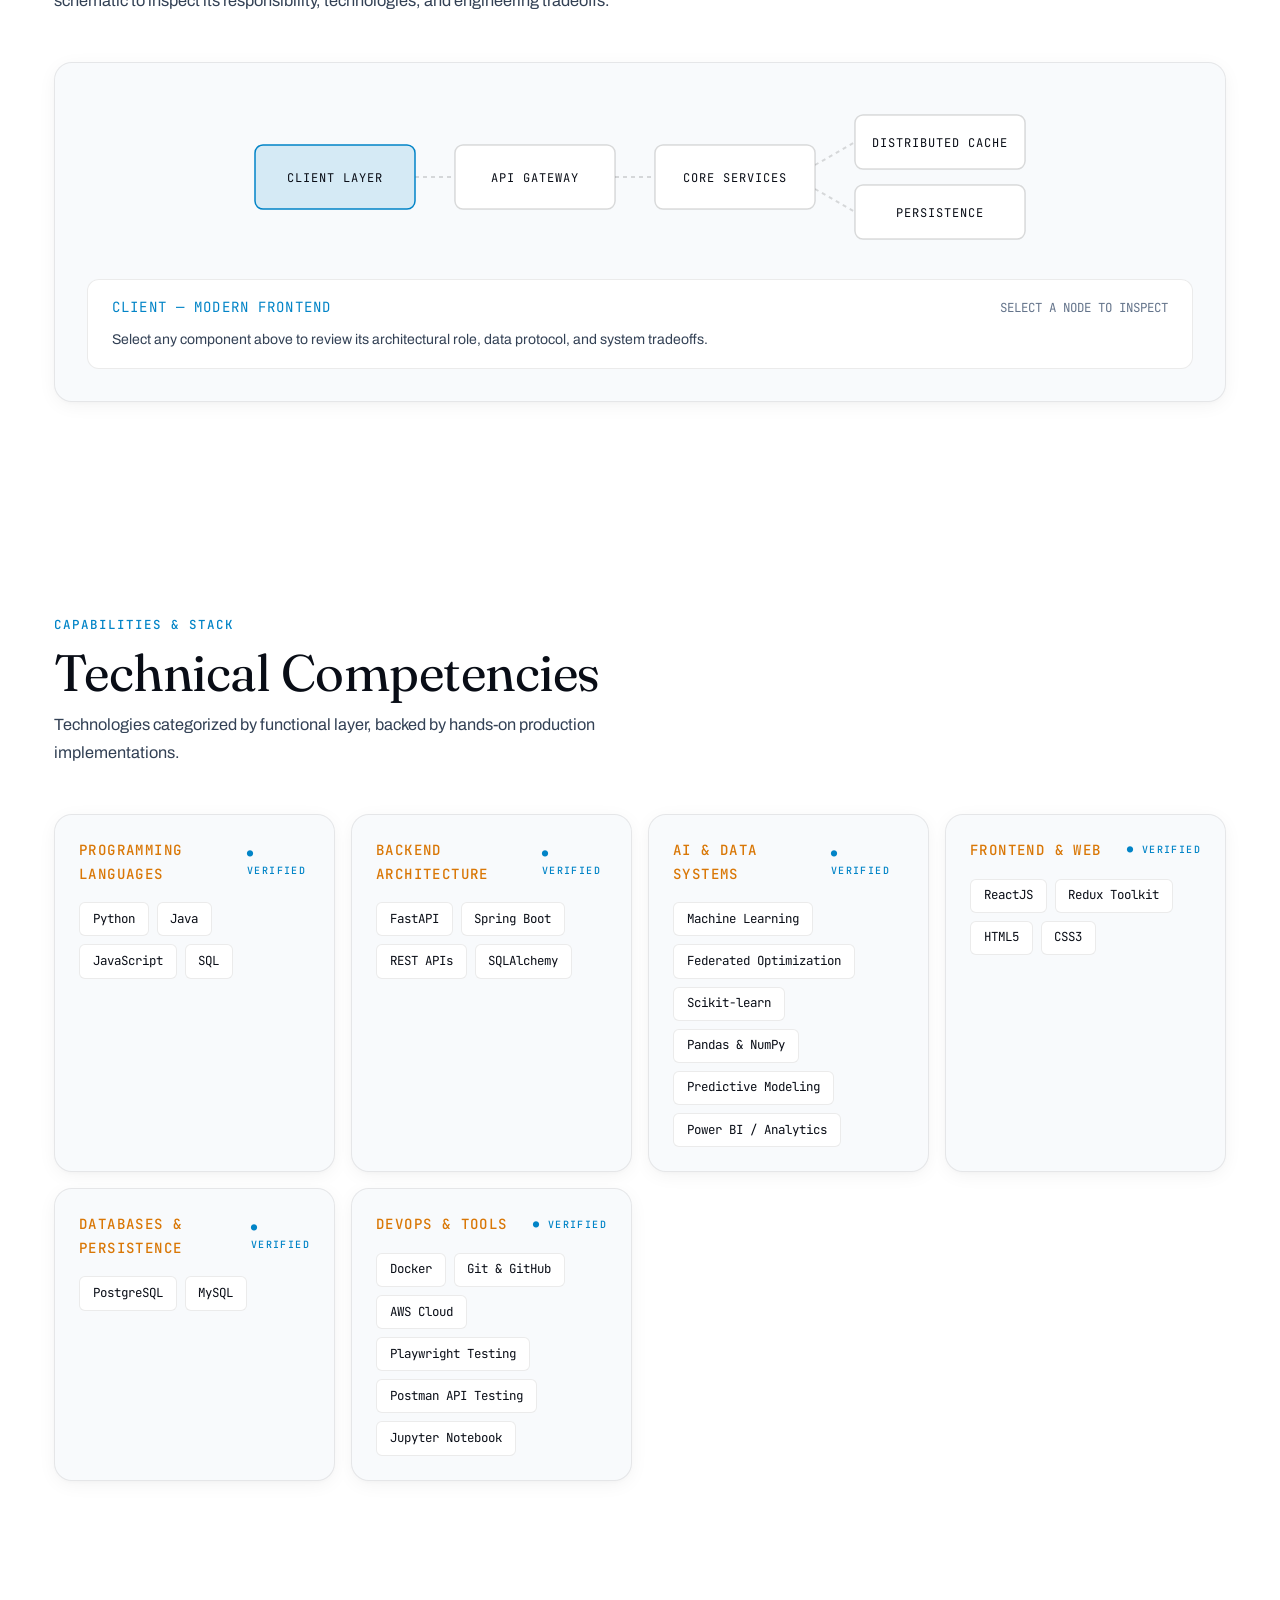
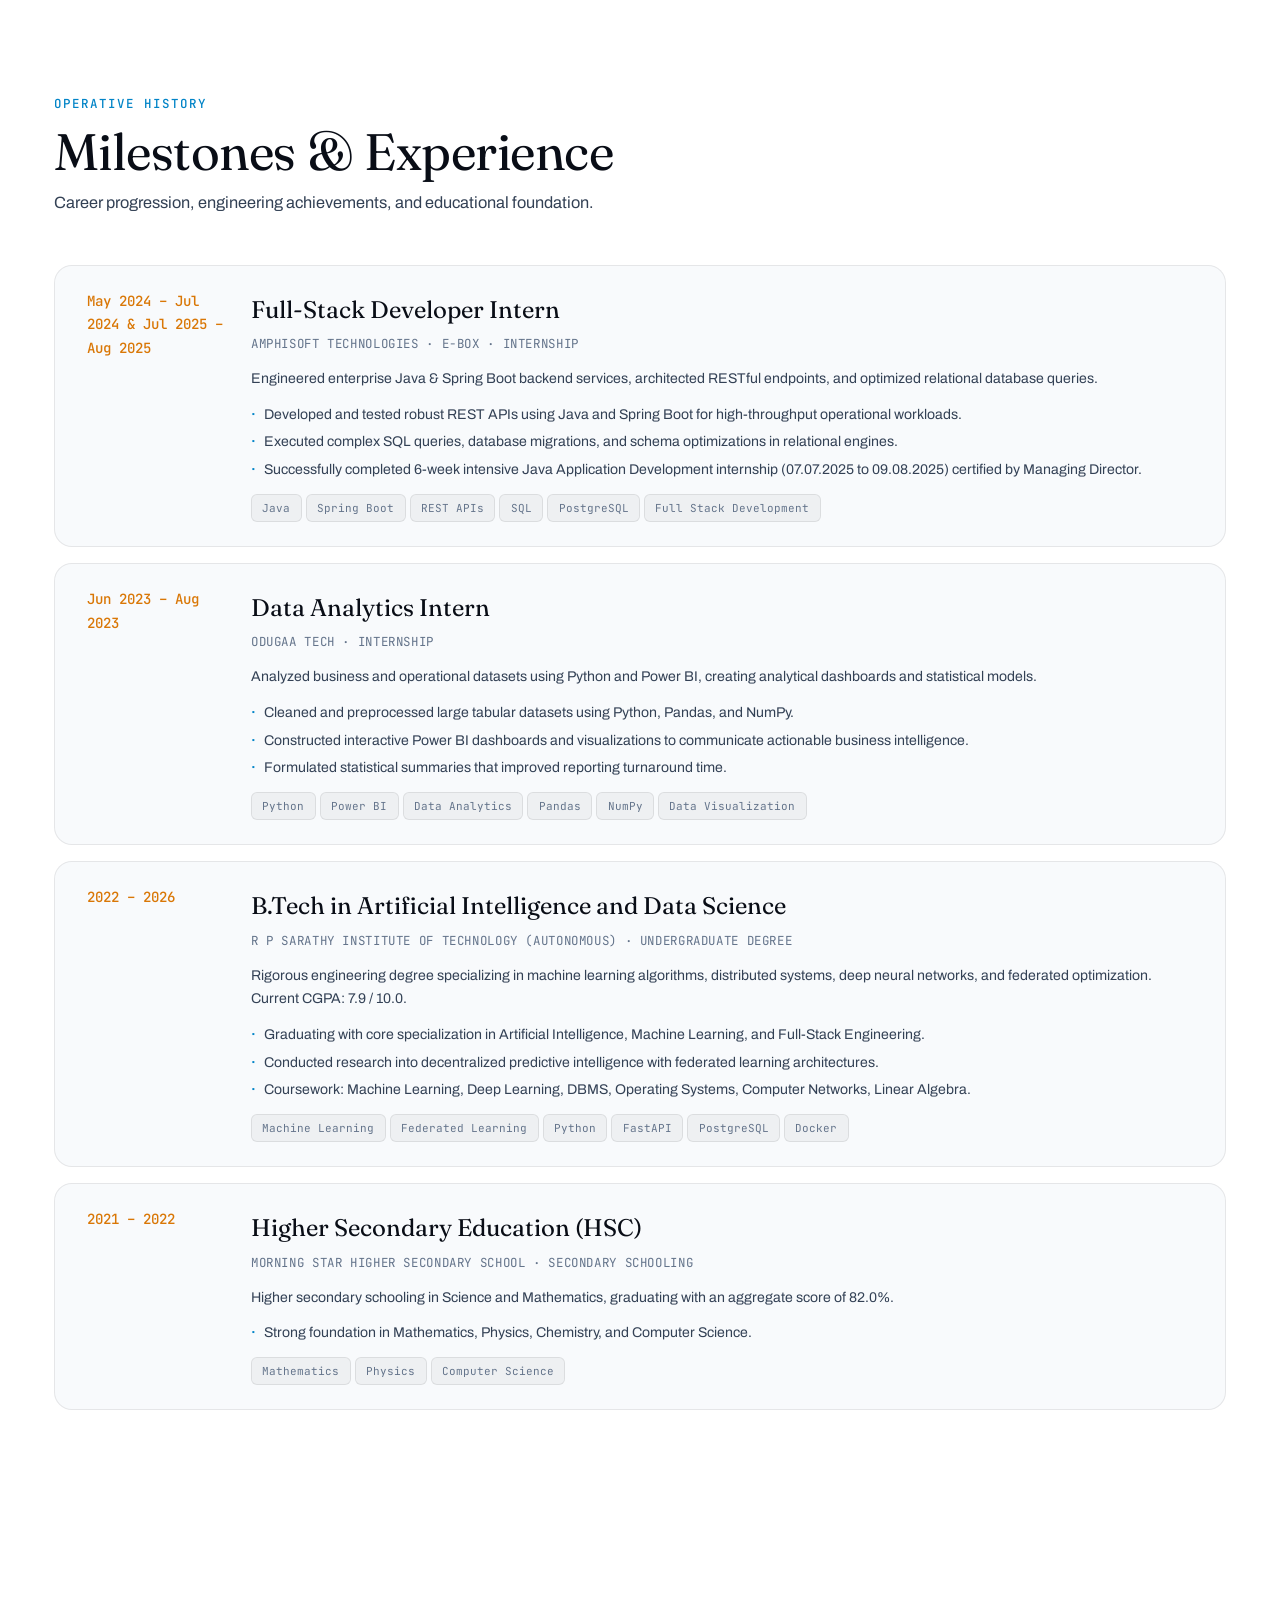
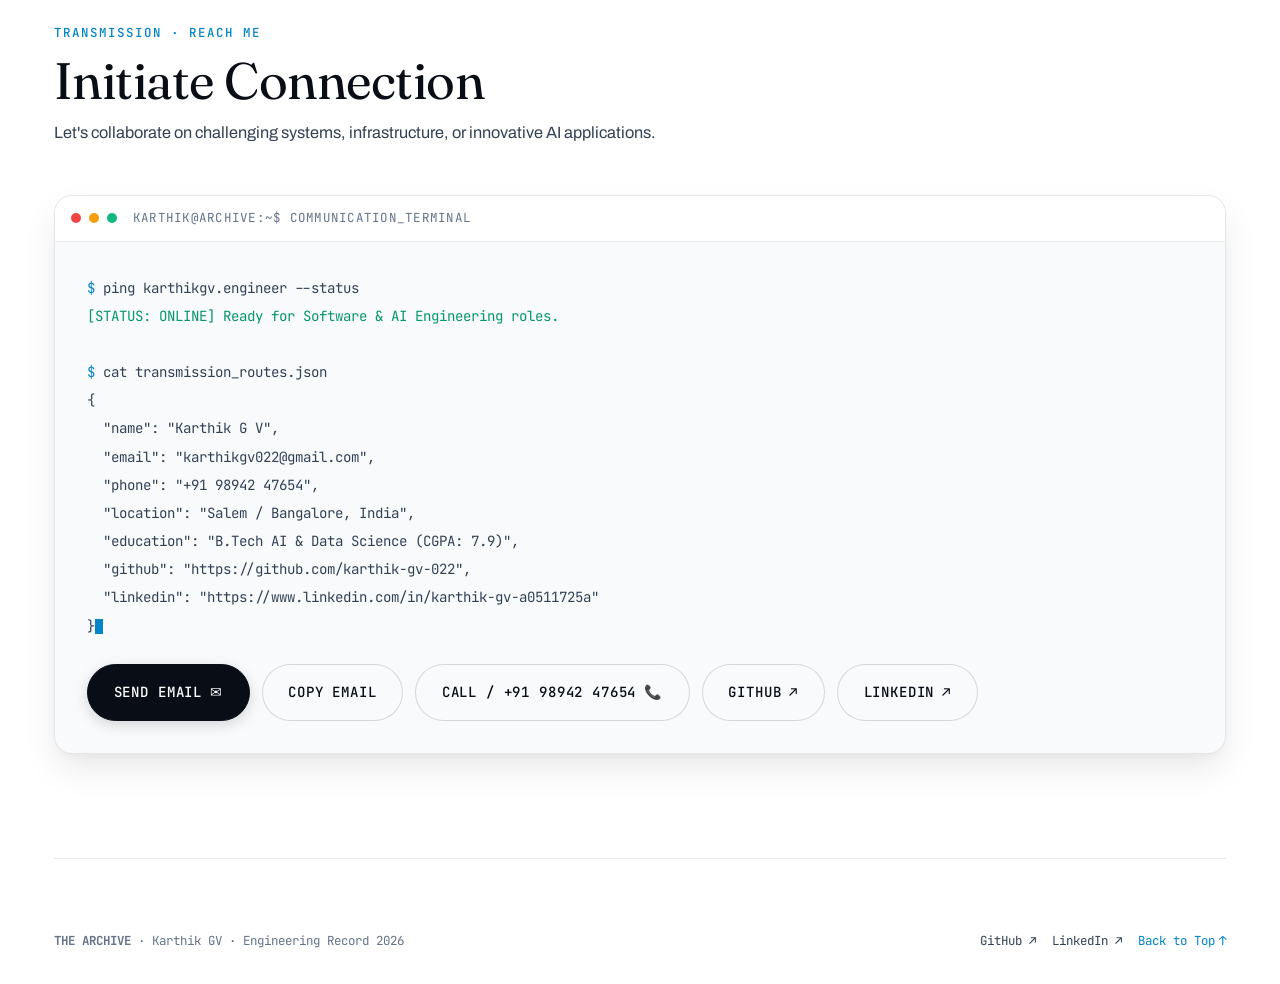
==== commit d2213543: "updated resume and other certificates" ====
--- a/index.html
+++ b/index.html
@@ -1,545 +1,406 @@
 <!DOCTYPE html>
-<html lang="en" class="no-js">
+<html lang="en" data-theme="dark">
 <head>
-    <!-- ── Character encoding and viewport ── -->
     <meta charset="UTF-8" />
     <meta name="viewport" content="width=device-width, initial-scale=1.0" />
-
-    <!-- ── Primary SEO ── -->
-    <title>Karthik GV — Systems &amp; Software Engineer | Editorial Portfolio</title>
-    <meta name="description" content="Karthik GV — AI &amp; Data Science Engineer building practical software systems, AI-powered applications, and full-stack products. Modern South Indian Editorial portfolio." />
-    <link rel="canonical" href="https://yourusername.github.io/portfolio/" />
-
-    <!-- ── Open Graph ── -->
-    <meta property="og:type"        content="website" />
-    <meta property="og:url"         content="https://yourusername.github.io/portfolio/" />
-    <meta property="og:title"       content="Karthik GV — Systems &amp; Software Engineer" />
-    <meta property="og:description" content="AI &amp; Data Science Engineer building practical software systems, AI applications, and full-stack products." />
-    <meta property="og:image"       content="https://yourusername.github.io/portfolio/assets/images/og-image.jpg" />
-    <meta property="og:locale"      content="en_IN" />
-
-    <!-- ── Twitter / X Card ── -->
-    <meta name="twitter:card"        content="summary_large_image" />
-    <meta name="twitter:title"       content="Karthik GV — Systems &amp; Software Engineer" />
-    <meta name="twitter:description" content="AI &amp; Data Science Engineer building practical software systems, AI applications, and full-stack products." />
-    <meta name="twitter:image"       content="https://yourusername.github.io/portfolio/assets/images/og-image.jpg" />
-
-    <!-- ── Favicon ── -->
-    <link rel="icon"             href="./assets/icons/favicon.ico" type="image/x-icon" />
-    <link rel="icon"             href="./assets/icons/favicon.svg" type="image/svg+xml" />
-    <link rel="apple-touch-icon" href="./assets/icons/apple-touch-icon.png" />
-
-    <!-- ── Google Fonts (Cormorant Garamond, Plus Jakarta Sans, JetBrains Mono) ── -->
+    <title>Karthik GV — Systems &amp; AI Software Engineer</title>
+    <meta name="description" content="Karthik GV — Systems, software, and AI engineering record. Interactive 3D portfolio featuring full-stack architecture, distributed systems, and real-time telemetry." />
+    <meta name="theme-color" content="#07080b" />
+
+    <!-- Google Fonts -->
     <link rel="preconnect" href="https://fonts.googleapis.com" />
     <link rel="preconnect" href="https://fonts.gstatic.com" crossorigin />
-    <link href="https://fonts.googleapis.com/css2?family=Cormorant+Garamond:ital,wght@0,400;0,500;0,600;0,700;1,400;1,600&family=Plus+Jakarta+Sans:wght@300;400;500;600;700&family=JetBrains+Mono:wght@400;500&display=swap" rel="stylesheet" />
-
-    <!-- ── Styles ── -->
-    <link rel="stylesheet" href="./css/main.css" />
-
-    <!-- ── Theme colour (Warm Ivory) ── -->
-    <meta name="theme-color" content="#F7F1E6" />
+    <link href="https://fonts.googleapis.com/css2?family=Archivo:wght@300;400;500;600&family=Fraunces:ital,opsz,wght@0,9..144,300;0,9..144,400;0,9..144,500;1,9..144,300&family=JetBrains+Mono:wght@400;500&display=swap" rel="stylesheet" />
+
+    <!-- Stylesheets -->
+    <link rel="stylesheet" href="./css/tokens.css" />
+    <link rel="stylesheet" href="./css/continuous.css" />
+
+    <!-- Local Three.js Engine -->
+    <script src="./js/three.min.js"></script>
 </head>
-
 <body>
 
-    <!-- ══════════════════════════════════════════════
-         SKIP NAVIGATION — Accessibility
-    ══════════════════════════════════════════════ -->
-    <a href="#main-content" class="skip-nav">Skip to main content</a>
-
-    <!-- ══════════════════════════════════════════════
-         HEADER / NAVIGATION (Editorial Masthead Bar)
-    ══════════════════════════════════════════════ -->
-    <header role="banner">
-        <nav class="nav" aria-label="Main navigation" id="main-nav">
-            <div class="container">
-                <div class="nav__inner">
-
-                    <!-- Logo / Masthead identifier -->
-                    <a href="./index.html" class="nav__logo" aria-label="Karthik GV — Systems Portfolio Home">
-                        <span>KARTHIK GV</span>
-                        <span class="nav__logo-edition" aria-hidden="true">[ 01 / SYSTEMS ]</span>
-                    </a>
-
-                    <!-- Mobile menu toggle -->
-                    <button
-                        class="nav__toggle"
-                        aria-controls="nav-list"
-                        aria-expanded="false"
-                        aria-label="Open navigation menu"
-                        id="nav-toggle"
-                    >
-                        <span class="nav__toggle-bar" aria-hidden="true"></span>
-                        <span class="nav__toggle-bar" aria-hidden="true"></span>
-                        <span class="nav__toggle-bar" aria-hidden="true"></span>
-                    </button>
-
-                    <!-- Nav links -->
-                    <ul class="nav__list" id="nav-list" role="list" aria-hidden="false">
-                        <li><a href="./pages/about.html"      class="nav__link">About</a></li>
-                        <li><a href="./pages/projects.html"   class="nav__link">Projects</a></li>
-                        <li><a href="./pages/experience.html" class="nav__link">Experience</a></li>
-                        <li><a href="./pages/resume.html"     class="nav__link">Resume</a></li>
-                        <li><a href="./pages/contact.html"    class="nav__link btn btn--primary btn--sm">Contact</a></li>
-                    </ul>
-
-                </div>
-            </div>
-        </nav>
-    </header>
-
-    <!-- ══════════════════════════════════════════════
-         MAIN CONTENT
-    ══════════════════════════════════════════════ -->
-    <main id="main-content" class="page-main" tabindex="-1">
-
-        <!-- ── HERO (Magazine Cover Asymmetric Composition) ── -->
-        <section class="hero section" id="hero" aria-labelledby="hero-title">
-            <div class="container">
-                <div class="hero__grid">
-
-                    <!-- Editorial Manifesto Column -->
-                    <div class="hero__editorial-content">
-                        <div class="hero__masthead-tag reveal">
-                            <span class="eyebrow">ENGINEERING / AI / SOFTWARE</span>
-                            <span class="metadata" aria-hidden="true">· VOL. 01 / ED. 2026</span>
-                        </div>
-
-                        <div class="metadata metadata--maroon reveal" style="margin-bottom: var(--space-2);">
-                            KARTHIK GV
-                        </div>
-
-                        <h1 class="hero__headline reveal" id="hero-title">
-                            <span>BUILDING</span>
-                            <span class="hero__headline-accent">SYSTEMS</span>
-                            <span>WITH PURPOSE.</span>
-                        </h1>
-
-                        <p class="hero__lead reveal">
-                            AI &amp; Data Science Engineer building practical software systems,
-                            AI-powered applications, and full-stack products.
-                        </p>
-
-                        <div class="flex gap-sm flex-wrap reveal" style="align-items: center;">
-                            <a href="#selected-work" class="btn btn--primary">
-                                View Selected Work
+    <!-- Ambient Grid & Lighting -->
+    <div class="bg-ambient" aria-hidden="true"></div>
+    <div class="bg-grid" aria-hidden="true"></div>
+
+    <!-- 3D WebGL Canvas Layer -->
+    <canvas id="webgl-canvas" aria-hidden="true"></canvas>
+
+    <!-- ═════════════════════ FLOATING GLASS NAVBAR ═════════════════════ -->
+    <nav class="navbar" id="navbar" aria-label="Main Navigation">
+        <a href="#hero" class="nav-brand">
+            <img src="assets/images/profile/karthik_gv.jpg" alt="Karthik GV" class="nav-avatar">
+            <span class="brand-name">Karthik GV</span>
+            <span class="brand-status-dot" title="Available for Roles" aria-label="Available for Roles"></span>
+        </a>
+
+        <ul class="nav-links">
+            <li><a href="#about" class="nav-link">About</a></li>
+            <li><a href="#projects" class="nav-link">Projects</a></li>
+            <li><a href="#credentials" class="nav-link">Credentials</a></li>
+            <li><a href="#architecture" class="nav-link">Architecture</a></li>
+            <li><a href="#skills" class="nav-link">Skills</a></li>
+            <li><a href="#experience" class="nav-link">Experience</a></li>
+            <li><a href="#contact" class="nav-link">Contact</a></li>
+        </ul>
+
+        <div class="nav-actions">
+            <button class="nav-resume-btn" id="nav-btn-resume" aria-label="View Resume / CV">
+                <svg width="14" height="14" viewBox="0 0 24 24" fill="none" stroke="currentColor" stroke-width="2" stroke-linecap="round" stroke-linejoin="round" aria-hidden="true">
+                    <path d="M14 2H6a2 2 0 0 0-2 2v16a2 2 0 0 0 2 2h12a2 2 0 0 0 2-2V8z"></path>
+                    <polyline points="14 2 14 8 20 8"></polyline>
+                    <line x1="16" y1="13" x2="8" y2="13"></line>
+                    <line x1="16" y1="17" x2="8" y2="17"></line>
+                </svg>
+                <span>Resume</span>
+            </button>
+
+            <button class="btn-theme-toggle" id="btn-theme-toggle" aria-label="Toggle Dark and Light theme" title="Toggle theme">
+                <!-- Sun Icon for switching to light mode -->
+                <svg id="theme-icon-sun" xmlns="http://www.w3.org/2000/svg" fill="none" viewBox="0 0 24 24" stroke-width="1.8" stroke="currentColor">
+                    <path stroke-linecap="round" stroke-linejoin="round" d="M12 3v2.25m6.364.386-1.591 1.591M21 12h-2.25m-.386 6.364-1.591-1.591M12 18.75V21m-4.773-4.227-1.591 1.591M5.25 12H3m4.227-4.773L5.636 5.636M15.75 12a3.75 3.75 0 1 1-7.5 0 3.75 3.75 0 0 1 7.5 0Z" />
+                </svg>
+                <!-- Moon Icon for switching to dark mode -->
+                <svg id="theme-icon-moon" style="display: none;" xmlns="http://www.w3.org/2000/svg" fill="none" viewBox="0 0 24 24" stroke-width="1.8" stroke="currentColor">
+                    <path stroke-linecap="round" stroke-linejoin="round" d="M21.752 15.002A9.72 9.72 0 0 1 18 15.75c-5.385 0-9.75-4.365-9.75-9.75 0-1.33.266-2.597.748-3.752A9.753 9.753 0 0 0 3 11.25C3 16.635 7.365 21 12.75 21a9.753 9.753 0 0 0 9.002-5.998Z" />
+                </svg>
+            </button>
+        </div>
+    </nav>
+
+    <!-- ═════════════════════ MAIN CONTINUOUS PAGE ═════════════════════ -->
+    <main class="app-container" id="main-content">
+
+        <!-- ─────────────── HERO SECTION ─────────────── -->
+        <section class="section hero" id="hero">
+            <div class="hero-grid">
+                <div class="hero-content">
+                    <div class="hero-badge">
+                        <span class="hero-badge-dot" aria-hidden="true"></span>
+                        <span>Systems &amp; AI Engineering · 2026</span>
+                    </div>
+
+                    <h1 class="hero-title">
+                        Engineering <em>Systems</em> Behind Resilient Software &amp; AI.
+                    </h1>
+
+                    <p class="hero-lead">
+                        I'm Karthik GV — an AI &amp; Software Engineer specializing in distributed backend architectures, federated machine learning optimization, and high-performance continuous web systems.
+                    </p>
+
+                    <div class="hero-actions">
+                        <a href="#projects" class="btn btn-primary">
+                            <span>Explore Projects</span>
+                            <span aria-hidden="true">→</span>
+                        </a>
+                        <button class="btn btn-secondary" id="btn-hero-resume" aria-label="Open Resume Viewer">
+                            <span>View Resume / CV</span>
+                            <span aria-hidden="true">📄</span>
+                        </button>
+                        <a href="#credentials" class="btn btn-secondary">
+                            <span>Certifications</span>
+                            <span aria-hidden="true">★</span>
+                        </a>
+                    </div>
+
+                    <div class="hero-stats">
+                        <div class="hero-stat-item">
+                            <div class="hero-stat-value">7.9</div>
+                            <div class="hero-stat-label">B.Tech AI &amp; DS (CGPA)</div>
+                        </div>
+                        <div class="hero-stat-item">
+                            <div class="hero-stat-value">76.9%</div>
+                            <div class="hero-stat-label">Federated ML Accuracy</div>
+                        </div>
+                        <div class="hero-stat-item">
+                            <div class="hero-stat-value">3+</div>
+                            <div class="hero-stat-label">Verified Certifications</div>
+                        </div>
+                    </div>
+                </div>
+
+                <div class="hero-3d-stage" aria-hidden="true">
+                    <!-- The Three.js canvas renders the interactive 3D core in this spatial quadrant -->
+                    <div class="interactive-pill-cue">
+                        <span>● Interactive 3D Core · Drag &amp; Scroll</span>
+                    </div>
+                </div>
+            </div>
+        </section>
+
+        <!-- ─────────────── BENTO OVERVIEW / ABOUT ─────────────── -->
+        <section class="section" id="about">
+            <div class="section-head">
+                <span class="section-eyebrow">Identity · Discipline</span>
+                <h2 class="section-title">Architectural Foundation &amp; Profile</h2>
+                <p class="section-desc">
+                    A multi-disciplinary approach connecting distributed backend computing, federated machine learning models, and modern responsive frontend interfaces.
+                </p>
+            </div>
+
+            <div class="bento-grid">
+                <!-- Executive Portrait & Profile Card -->
+                <div class="bento-card bento-col-4 profile-portrait-card">
+                    <div class="portrait-photo-wrapper">
+                        <img src="assets/images/profile/karthik_gv.jpg" alt="Karthik GV Portrait" class="portrait-photo">
+                        <div class="portrait-status-badge">
+                            <span class="pulse-indicator"></span>
+                            <span>Open for SDE / AI Roles</span>
+                        </div>
+                    </div>
+                    <div class="portrait-info">
+                        <h3 class="portrait-name">Karthik G V</h3>
+                        <p class="portrait-role">AI &amp; Software Engineer</p>
+                        <p class="portrait-location">📍 Salem / Bangalore, India</p>
+                        <div class="portrait-links">
+                            <button class="btn btn-sm btn-primary" id="btn-card-resume">
+                                <span>Preview Resume</span>
+                            </button>
+                            <a href="assets/resume/Karthik_GV_Resume.pdf" download="Karthik_GV_Resume.pdf" class="btn btn-sm btn-secondary">
+                                <span>Download PDF</span>
                             </a>
-                            <a href="./assets/resume/karthik-gv-resume.pdf" class="btn btn--ghost" download aria-label="Download Karthik GV resume as PDF">
-                                Download Resume
+                        </div>
+                        <div class="portrait-social-links" style="display: flex; gap: var(--space-2); margin-top: var(--space-2); justify-content: center;">
+                            <a href="https://github.com/karthik-gv-022" target="_blank" rel="noopener noreferrer" class="btn btn-sm btn-secondary" title="GitHub Profile">
+                                <span>GitHub</span>
+                                <span aria-hidden="true">↗</span>
                             </a>
-                        </div>
-
-                        <!-- Technical Footnotes & Coordinates -->
-                        <div class="hero__meta-strip reveal">
-                            <div class="hero__meta-item">
-                                <span class="hero__meta-label">GEOGRAPHY</span>
-                                <span class="hero__meta-val">INDIA / 2026</span>
-                            </div>
-                            <div class="hero__meta-item">
-                                <span class="hero__meta-label">STATUS</span>
-                                <span class="hero__meta-val" style="color: var(--color-maroon);">OPEN TO OPPORTUNITIES</span>
-                            </div>
-                            <div class="hero__meta-item">
-                                <span class="hero__meta-label">COORDINATES</span>
-                                <span class="hero__meta-val">11°39'N 78°09'E</span>
-                            </div>
-                            <div class="hero__meta-item">
-                                <span class="hero__meta-label">PUBLICATION</span>
-                                <span class="hero__meta-val">SYSTEMS JOURNAL</span>
-                            </div>
-                        </div>
-                    </div>
-
-                    <!-- Abstract Architectural & System Visual (High-Precision Inline SVG) -->
-                    <div class="hero__visual-container reveal" aria-hidden="true">
-                        <div class="hero__visual-card">
-                            <div class="flex flex-between" style="border-bottom: 1px solid var(--color-border); padding-bottom: var(--space-2); margin-bottom: var(--space-4);">
-                                <span class="metadata">FIG. 01 // ARCHITECTURAL REASONING</span>
-                                <span class="metadata">SYS: 1.618</span>
-                            </div>
-
-                            <svg class="hero__visual-svg" viewBox="0 0 460 460" fill="none" xmlns="http://www.w3.org/2000/svg" role="img" aria-label="Architectural system drawing">
-                                <!-- Background Architectural Grid Lines -->
-                                <line x1="30" y1="30" x2="430" y2="30" stroke="var(--color-divider)" stroke-width="1" />
-                                <line x1="30" y1="230" x2="430" y2="230" stroke="var(--color-divider)" stroke-width="1" stroke-dasharray="4 4" />
-                                <line x1="30" y1="430" x2="430" y2="430" stroke="var(--color-divider)" stroke-width="1" />
-                                <line x1="30" y1="30" x2="30" y2="430" stroke="var(--color-divider)" stroke-width="1" />
-                                <line x1="230" y1="30" x2="230" y2="430" stroke="var(--color-divider)" stroke-width="1" stroke-dasharray="4 4" />
-                                <line x1="430" y1="30" x2="430" y2="430" stroke="var(--color-divider)" stroke-width="1" />
-
-                                <!-- Outer Framing & Corner Registration Marks -->
-                                <rect x="30" y="30" width="400" height="400" stroke="var(--color-border-strong)" stroke-width="1" />
-                                <rect x="44" y="44" width="372" height="372" stroke="var(--color-border)" stroke-width="0.75" />
-
-                                <!-- Courtyard Rhythm / Concentric Geometric Boundaries -->
-                                <rect x="100" y="100" width="260" height="260" stroke="var(--color-border)" stroke-width="1" stroke-dasharray="3 3" />
-                                <circle cx="230" cy="230" r="130" stroke="var(--color-brass)" stroke-width="1" stroke-opacity="0.4" />
-                                <circle cx="230" cy="230" r="80" stroke="var(--color-maroon)" stroke-width="1.2" stroke-opacity="0.6" />
-                                <circle cx="230" cy="230" r="28" stroke="var(--color-terracotta)" stroke-width="1" fill="var(--color-paper)" />
-
-                                <!-- Textile / Architectural Pillar Grid Vertical Repeats -->
-                                <line x1="170" y1="100" x2="170" y2="360" stroke="var(--color-divider)" stroke-width="0.75" />
-                                <line x1="290" y1="100" x2="290" y2="360" stroke="var(--color-divider)" stroke-width="0.75" />
-                                <line x1="100" y1="170" x2="360" y2="170" stroke="var(--color-divider)" stroke-width="0.75" />
-                                <line x1="100" y1="290" x2="360" y2="290" stroke="var(--color-divider)" stroke-width="0.75" />
-
-                                <!-- Software System Pipeline Nodes & Flow Vectors -->
-                                <!-- Node 1: Ingestion / Client -->
-                                <rect x="56" y="80" width="90" height="34" rx="2" fill="var(--color-paper)" stroke="var(--color-maroon)" stroke-width="1.2" />
-                                <text x="101" y="102" font-family="'JetBrains Mono', monospace" font-size="9" fill="var(--color-charcoal)" text-anchor="middle" font-weight="600">INGEST / API</text>
-
-                                <!-- Node 2: Pipeline Engine -->
-                                <rect x="314" y="80" width="90" height="34" rx="2" fill="var(--color-paper)" stroke="var(--color-indigo)" stroke-width="1.2" />
-                                <text x="359" y="102" font-family="'JetBrains Mono', monospace" font-size="9" fill="var(--color-charcoal)" text-anchor="middle" font-weight="600">INFERENCE</text>
-
-                                <!-- Node 3: Core Relational Database -->
-                                <rect x="185" y="346" width="90" height="34" rx="2" fill="var(--color-paper)" stroke="var(--color-terracotta)" stroke-width="1.2" />
-                                <text x="230" y="368" font-family="'JetBrains Mono', monospace" font-size="9" fill="var(--color-charcoal)" text-anchor="middle" font-weight="600">STORE / DB</text>
-
-                                <!-- Flow Arrows / Connecting Hairlines -->
-                                <path d="M 146 97 L 314 97" stroke="var(--color-maroon)" stroke-width="1.2" stroke-dasharray="4 2" />
-                                <path d="M 359 114 L 359 230 L 258 230" stroke="var(--color-border-strong)" stroke-width="1" />
-                                <path d="M 101 114 L 101 230 L 202 230" stroke="var(--color-border-strong)" stroke-width="1" />
-                                <path d="M 230 258 L 230 346" stroke="var(--color-maroon)" stroke-width="1.2" />
-
-                                <!-- Center Symbol -->
-                                <text x="230" y="234" font-family="'JetBrains Mono', monospace" font-size="11" fill="var(--color-maroon)" text-anchor="middle" font-weight="bold">◈</text>
-
-                                <!-- Editorial Corner Crosshairs -->
-                                <path d="M 20 30 L 40 30 M 30 20 L 30 40" stroke="var(--color-border-strong)" stroke-width="0.8" />
-                                <path d="M 420 30 L 440 30 M 430 20 L 430 40" stroke="var(--color-border-strong)" stroke-width="0.8" />
-                                <path d="M 20 430 L 40 430 M 30 420 L 30 440" stroke="var(--color-border-strong)" stroke-width="0.8" />
-                                <path d="M 420 430 L 440 430 M 430 420 L 430 440" stroke="var(--color-border-strong)" stroke-width="0.8" />
-
-                                <!-- Calibration Dimensions -->
-                                <text x="424" y="234" font-family="'JetBrains Mono', monospace" font-size="8" fill="var(--color-text-tertiary)" text-anchor="end">AXIS // 12-COL</text>
-                                <text x="36" y="420" font-family="'JetBrains Mono', monospace" font-size="8" fill="var(--color-text-tertiary)">ELEVATION: 0.0</text>
-                            </svg>
-
-                            <div class="flex flex-between" style="border-top: 1px solid var(--color-border); padding-top: var(--space-2); margin-top: var(--space-4);">
-                                <span class="metadata">LATENCY: DETERMINISTIC</span>
-                                <span class="metadata">MODELS: ACTIVE</span>
-                            </div>
-                        </div>
-                    </div>
-
-                </div>
-            </div>
-        </section>
-
-        <!-- ── 01 / SELECTED WORK (Editorial Spreads) ── -->
-        <section class="section" id="selected-work" aria-labelledby="work-title">
-            <div class="container">
-
-                <header class="section__header reveal">
-                    <div class="editorial-header-grid">
-                        <span class="editorial-index" aria-hidden="true">01</span>
-                        <div class="editorial-header-content">
-                            <span class="eyebrow">SELECTED WORK</span>
-                            <h2 class="heading-xl" id="work-title">
-                                Systems, Products &amp; Experiments
-                            </h2>
-                        </div>
-                        <span class="editorial-header-meta">VOL. 01 // PRODUCTION ARCHITECTURE</span>
-                    </div>
-                    <p class="body-md text-secondary" style="max-width: 62ch;">
-                        Engineered software systems designed with explicit architectural boundaries,
-                        practical database modeling, and production-minded ergonomics.
+                            <a href="https://www.linkedin.com/in/karthik-gv-a0511725a" target="_blank" rel="noopener noreferrer" class="btn btn-sm btn-secondary" title="LinkedIn Profile">
+                                <span>LinkedIn</span>
+                                <span aria-hidden="true">↗</span>
+                            </a>
+                        </div>
+                    </div>
+                </div>
+
+                <div class="bento-card bento-col-8">
+                    <span class="bento-kicker">Core Philosophy</span>
+                    <h3 class="bento-title">Practical, Reliable &amp; Data-Driven Engineering</h3>
+                    <p class="bento-desc">
+                        I am a graduate in Artificial Intelligence and Data Science with experience in machine learning and full-stack development using <strong>Python, FastAPI, React, PostgreSQL, Java, and Scikit-learn</strong>. I build solutions that are practical, resilient, and grounded in rigorous data modeling, from federated task intelligence to distributed enterprise transactions.
                     </p>
-                </header>
-
-                <!-- Project Spreads are rendered here dynamically by js/interactions.js -->
-                <div id="projects-grid" aria-label="Selected engineering projects">
-                    <!-- JavaScript dynamically injects editorial project spreads from data/projects.js -->
-                </div>
-
-                <div class="flex" style="margin-top: var(--space-8); justify-content: flex-start;">
-                    <a href="./pages/projects.html" class="btn btn--ghost reveal">
-                        View All Projects &amp; Specifications →
-                    </a>
-                </div>
-
-            </div>
-        </section>
-
-        <!-- ── 02 / HOW I THINK (Engineering Philosophy Manifesto) ── -->
-        <section class="section" id="philosophy" aria-labelledby="philosophy-title" style="background: var(--color-bg-subtle); border-top: 1px solid var(--color-border); border-bottom: 1px solid var(--color-border);">
-            <div class="container">
-
-                <header class="section__header reveal">
-                    <div class="editorial-header-grid">
-                        <span class="editorial-index" aria-hidden="true">02</span>
-                        <div class="editorial-header-content">
-                            <span class="eyebrow">APPROACH &amp; MENTAL MODELS</span>
-                            <h2 class="heading-xl" id="philosophy-title">
-                                How I Think
-                            </h2>
-                        </div>
-                        <span class="editorial-header-meta">ENGINEERING MANIFESTO</span>
-                    </div>
-                </header>
-
-                <div class="philosophy-grid">
-
-                    <!-- Principle 01 -->
-                    <article class="philosophy-card reveal">
-                        <div>
-                            <span class="philosophy-card__number">01</span>
-                            <h3 class="philosophy-card__title">Start with the Problem</h3>
-                            <p class="philosophy-card__text">
-                                Understand the human friction and operational bottlenecks before writing a single line of code. Software is only meaningful when it resolves concrete computational or organizational constraints.
-                            </p>
-                        </div>
-                        <div class="philosophy-card__annotation">
-                            DISCOVERY → ROOT-CAUSE DECOMPOSITION
-                        </div>
-                    </article>
-
-                    <!-- Principle 02 -->
-                    <article class="philosophy-card reveal">
-                        <div>
-                            <span class="philosophy-card__number">02</span>
-                            <h3 class="philosophy-card__title">Design the System</h3>
-                            <p class="philosophy-card__text">
-                                Establish intentional architectural boundaries, normalized relational schemas, and explicit API contracts. Complexity must be contained within modular structures, not dispersed across ad-hoc scripts.
-                            </p>
-                        </div>
-                        <div class="philosophy-card__annotation">
-                            DATA SCHEMAS → MODULAR APIS → RELIABILITY
-                        </div>
-                    </article>
-
-                    <!-- Principle 03 -->
-                    <article class="philosophy-card reveal">
-                        <div>
-                            <span class="philosophy-card__number">03</span>
-                            <h3 class="philosophy-card__title">Build for Real Users</h3>
-                            <p class="philosophy-card__text">
-                                Deliver maintainable code with low latency, robust error tolerance, and intuitive tactile interfaces. Real-world ergonomics and predictable execution define engineering quality.
-                            </p>
-                        </div>
-                        <div class="philosophy-card__annotation">
-                            PRODUCTION READINESS → MEASURED OUTCOMES
-                        </div>
-                    </article>
-
-                </div>
-
-            </div>
-        </section>
-
-        <!-- ── 03 / TECHNICAL TAXONOMY (Editorial Skills) ── -->
-        <section class="section" id="skills" aria-labelledby="skills-title">
-            <div class="container">
-
-                <header class="section__header reveal">
-                    <div class="editorial-header-grid">
-                        <span class="editorial-index" aria-hidden="true">03</span>
-                        <div class="editorial-header-content">
-                            <span class="eyebrow">CAPABILITIES &amp; TOOLING</span>
-                            <h2 class="heading-xl" id="skills-title">
-                                Technical Taxonomy
-                            </h2>
-                        </div>
-                        <span class="editorial-header-meta">DOMAIN GROUPINGS</span>
-                    </div>
-                    <p class="body-md text-secondary" style="max-width: 60ch;">
-                        A disciplined taxonomy of programming languages, frameworks, databases,
-                        and engineering practices applied across production systems.
+                    <div class="bento-tags">
+                        <span class="bento-tag">Federated Optimization</span>
+                        <span class="bento-tag">Multi-Tenant Isolation</span>
+                        <span class="bento-tag">FastAPI &amp; Spring Boot</span>
+                        <span class="bento-tag">PostgreSQL Relational Design</span>
+                        <span class="bento-tag">Docker Containerization</span>
+                    </div>
+                </div>
+
+                <div class="bento-card bento-col-6">
+                    <span class="bento-kicker">Academic Record</span>
+                    <h3 class="bento-title">B.Tech in AI &amp; Data Science (CGPA: 7.9)</h3>
+                    <p class="bento-desc">
+                        <strong>R P Sarathy Institute of Technology (Autonomous), Salem</strong> (2022 — 2026). Specializing in machine learning models, predictive classification, and distributed computing.
                     </p>
-                </header>
-
-                <!-- Skills Taxonomy Grid rendered dynamically by interactions.js -->
-                <div id="skills-grid" aria-label="Technical skills categorized by domain">
-                    <!-- JS renders editorial taxonomy cards from data/skills.js -->
-                </div>
-
-            </div>
-        </section>
-
-        <!-- ── 04 / CHRONOLOGY (Editorial Experience Timeline) ── -->
-        <section class="section" id="experience" aria-labelledby="experience-title" style="border-top: 1px solid var(--color-border);">
-            <div class="container">
-
-                <header class="section__header reveal">
-                    <div class="editorial-header-grid">
-                        <span class="editorial-index" aria-hidden="true">04</span>
-                        <div class="editorial-header-content">
-                            <span class="eyebrow">PROFESSIONAL CHRONOLOGY</span>
-                            <h2 class="heading-xl" id="experience-title">
-                                Work Experience
-                            </h2>
-                        </div>
-                        <span class="editorial-header-meta">ENGINEERING INTERNSHIPS</span>
-                    </div>
-                </header>
-
-                <!-- Experience entries rendered dynamically by interactions.js -->
-                <div id="experience-list" aria-label="Work experience timeline">
-                    <!-- JS renders timeline entries from data/experience.js -->
-                </div>
-
-                <div class="flex" style="margin-top: var(--space-8);">
-                    <a href="./pages/experience.html" class="btn btn--ghost reveal">
-                        Full Experience Record →
-                    </a>
-                </div>
-
-            </div>
-        </section>
-
-        <!-- ── 05 / ACADEMIC FOUNDATION (Education) ── -->
-        <section class="section" id="education" aria-labelledby="education-title" style="background: var(--color-bg-subtle); border-top: 1px solid var(--color-border); border-bottom: 1px solid var(--color-border);">
-            <div class="container">
-
-                <header class="section__header reveal">
-                    <div class="editorial-header-grid">
-                        <span class="editorial-index" aria-hidden="true">05</span>
-                        <div class="editorial-header-content">
-                            <span class="eyebrow">ACADEMIC FOUNDATION</span>
-                            <h2 class="heading-xl" id="education-title">
-                                Education
-                            </h2>
-                        </div>
-                        <span class="editorial-header-meta">UNDERGRADUATE DEGREE</span>
-                    </div>
-                </header>
-
-                <article class="education-editorial-card reveal">
-                    <span class="education-editorial__degree">B.TECH PROGRAM</span>
-                    <h3 class="education-editorial__major">
-                        Artificial Intelligence &amp; Data Science
-                    </h3>
-                    <p class="education-editorial__institution">
-                        R P Sarathy Institute of Technology
+                    <p class="bento-desc" style="margin-top: var(--space-2); font-size: var(--fs-xs); color: var(--text-muted);">
+                        Higher Secondary: Morning Star Higher Secondary School, Gudalur (82.0%).
                     </p>
-
-                    <div class="education-editorial__meta-grid">
-                        <div>
-                            <span class="metadata">ACADEMIC CYCLE</span>
-                            <p class="body-sm" style="color: var(--color-charcoal); font-weight: 600;">2022 — 2026</p>
-                        </div>
-                        <div>
-                            <span class="metadata">ACADEMIC STANDING</span>
-                            <p class="body-sm" style="color: var(--color-maroon); font-weight: 700;">CGPA 7.9</p>
-                        </div>
-                        <div>
-                            <span class="metadata">CURRICULUM CONCENTRATION</span>
-                            <p class="body-sm text-secondary">Data Structures · Distributed Algorithms · Machine Learning · Database Architecture</p>
-                        </div>
-                    </div>
-                </article>
-
-            </div>
-        </section>
-
-        <!-- ── 06 / CLOSING SPREAD & CONTACT ── -->
-        <section class="section" id="contact" aria-labelledby="contact-title">
-            <div class="container">
-
-                <header class="section__header reveal">
-                    <div class="editorial-header-grid">
-                        <span class="editorial-index" aria-hidden="true">06</span>
-                        <div class="editorial-header-content">
-                            <span class="eyebrow">INQUIRY &amp; ENGAGEMENT</span>
-                            <h2 class="heading-xl" id="contact-title">
-                                Connect
-                            </h2>
-                        </div>
-                        <span class="editorial-header-meta">DIRECT ACCESS</span>
-                    </div>
-                </header>
-
-                <div class="contact-spread reveal">
-                    <h3 class="contact-spread__headline">
-                        <span>LET'S BUILD</span>
-                        <span>SOMETHING</span>
-                        <em>MEANINGFUL.</em>
-                    </h3>
-
-                    <p class="contact-spread__lead">
-                        Open to software engineering, AI/ML, and full-stack opportunities.
-                        Available for teams solving high-leverage technical and organizational problems.
+                    <div class="bento-tags">
+                        <span class="bento-tag">Autonomous Institute</span>
+                        <span class="bento-tag">Predictive Modeling</span>
+                        <span class="bento-tag">Data Systems</span>
+                    </div>
+                </div>
+
+                <div class="bento-card bento-col-6">
+                    <span class="bento-kicker">Industry Experience</span>
+                    <h3 class="bento-title">Full-Stack &amp; Analytics Internships</h3>
+                    <p class="bento-desc">
+                        Completed <strong>Java Application Development Internship</strong> at Amphisoft Technologies / E-BOX (Spring Boot &amp; SQL API services) and <strong>Data Analytics Internship</strong> at Odugaa Tech (Python &amp; Power BI metric pipelines).
                     </p>
-
-                    <div class="contact-spread__actions">
-                        <a
-                            href="./assets/resume/karthik-gv-resume.pdf"
-                            class="btn btn--primary"
-                            download
-                            aria-label="Download Karthik GV resume as PDF"
-                        >
-                            Download Resume
-                        </a>
-                        <a
-                            href="mailto:your@email.com"
-                            class="btn btn--ghost"
-                            data-copy-email="your@email.com"
-                            aria-label="Copy Karthik GV email address"
-                        >
-                            Copy Email
-                        </a>
-                        <a
-                            href="https://github.com/"
-                            class="btn btn--ghost"
-                            target="_blank"
-                            rel="noopener noreferrer"
-                            aria-label="Karthik GV GitHub profile"
-                        >
-                            GitHub ↗
-                        </a>
-                        <a
-                            href="https://linkedin.com/"
-                            class="btn btn--ghost"
-                            target="_blank"
-                            rel="noopener noreferrer"
-                            aria-label="Karthik GV LinkedIn profile"
-                        >
-                            LinkedIn ↗
-                        </a>
-                    </div>
-                </div>
-
-            </div>
-        </section>
+                    <div class="bento-tags">
+                        <span class="bento-tag">Amphisoft / E-BOX</span>
+                        <span class="bento-tag">Java Spring Boot</span>
+                        <span class="bento-tag">Odugaa Tech</span>
+                        <span class="bento-tag">Power BI</span>
+                    </div>
+                </div>
+            </div>
+        </section>
+
+        <!-- ─────────────── VERIFIED CREDENTIALS & CERTIFICATIONS ─────────────── -->
+        <section class="section" id="credentials">
+            <div class="section-head">
+                <span class="section-eyebrow">Verified Documents · Accreditations</span>
+                <h2 class="section-title">Certifications &amp; Credentials</h2>
+                <p class="section-desc">
+                    Official certifications and internship credentials backed by verified documentation, credential IDs, and inspectable high-resolution transcripts.
+                </p>
+            </div>
+
+            <div class="credentials-grid" id="credentials-container">
+                <!-- Dynamically populated from data/certifications.js -->
+            </div>
+        </section>
+
+        <!-- ─────────────── PROJECTS SHOWCASE ─────────────── -->
+        <section class="section" id="projects">
+            <div class="section-head">
+                <span class="section-eyebrow">Engineering Records · Showcase</span>
+                <h2 class="section-title">Selected Works</h2>
+                <p class="section-desc">
+                    Each record is an engineered project with a documented problem, architecture tradeoffs, implementation details, and lessons learned.
+                </p>
+            </div>
+
+            <div class="project-filters" role="tablist" aria-label="Project category filters">
+                <button class="filter-btn is-active" data-filter="all">All Records</button>
+                <button class="filter-btn" data-filter="System Architecture">System Architecture</button>
+                <button class="filter-btn" data-filter="Full-Stack Web">Full-Stack Web</button>
+                <button class="filter-btn" data-filter="AI &amp; Data Systems">AI &amp; Data Systems</button>
+            </div>
+
+            <div class="projects-grid" id="projects-container">
+                <!-- Dynamically populated from data/projects.js -->
+            </div>
+        </section>
+
+        <!-- ─────────────── SYSTEM ARCHITECTURE ─────────────── -->
+        <section class="section" id="architecture">
+            <div class="section-head">
+                <span class="section-eyebrow">Live Schematic · Multi-Tier</span>
+                <h2 class="section-title">Reference System Architecture</h2>
+                <p class="section-desc">
+                    An interactive structural blueprint of a distributed system. Select any node in the schematic to inspect its responsibility, technologies, and engineering tradeoffs.
+                </p>
+            </div>
+
+            <div class="architecture-box">
+                <div class="arch-svg-container" id="arch-svg-host">
+                    <!-- Interactive Architecture SVG rendered by app.js -->
+                </div>
+
+                <div class="arch-inspector-panel" id="arch-inspector" role="status" aria-live="polite">
+                    <div class="arch-inspector-head">
+                        <span class="arch-inspector-title" id="arch-inspect-title">CLIENT — Modern Frontend</span>
+                        <span class="arch-inspector-meta" id="arch-inspect-meta">SELECT A NODE TO INSPECT</span>
+                    </div>
+                    <div class="arch-inspector-body" id="arch-inspect-body">
+                        Select any component above to review its architectural role, data protocol, and system tradeoffs.
+                    </div>
+                </div>
+            </div>
+        </section>
+
+        <!-- ─────────────── SKILLS MATRIX ─────────────── -->
+        <section class="section" id="skills">
+            <div class="section-head">
+                <span class="section-eyebrow">Capabilities &amp; Stack</span>
+                <h2 class="section-title">Technical Competencies</h2>
+                <p class="section-desc">
+                    Technologies categorized by functional layer, backed by hands-on production implementations.
+                </p>
+            </div>
+
+            <div class="skills-grid" id="skills-container">
+                <!-- Populated dynamically by app.js -->
+            </div>
+        </section>
+
+        <!-- ─────────────── EXPERIENCE & RECORDS ─────────────── -->
+        <section class="section" id="experience">
+            <div class="section-head">
+                <span class="section-eyebrow">Operative History</span>
+                <h2 class="section-title">Milestones &amp; Experience</h2>
+                <p class="section-desc">
+                    Career progression, engineering achievements, and educational foundation.
+                </p>
+            </div>
+
+            <div class="timeline" id="experience-container">
+                <!-- Populated dynamically by app.js -->
+            </div>
+        </section>
+
+        <!-- ─────────────── CONTACT TERMINAL ─────────────── -->
+        <section class="section" id="contact">
+            <div class="section-head">
+                <span class="section-eyebrow">Transmission · Reach Me</span>
+                <h2 class="section-title">Initiate Connection</h2>
+                <p class="section-desc">
+                    Let's collaborate on challenging systems, infrastructure, or innovative AI applications.
+                </p>
+            </div>
+
+            <div class="contact-terminal">
+                <div class="terminal-header">
+                    <span class="terminal-dot dot-red"></span>
+                    <span class="terminal-dot dot-yellow"></span>
+                    <span class="terminal-dot dot-green"></span>
+                    <span class="terminal-title">karthik@archive:~$ communication_terminal</span>
+                </div>
+                <div class="terminal-body">
+                    <p class="terminal-text"><span class="terminal-prompt">$</span> ping karthikgv.engineer --status</p>
+                    <p class="terminal-text" style="color: var(--accent-verified);">[STATUS: ONLINE] Ready for Software &amp; AI Engineering roles.</p>
+                    <br />
+                    <p class="terminal-text"><span class="terminal-prompt">$</span> cat transmission_routes.json</p>
+                    <p class="terminal-text">{</p>
+                    <p class="terminal-text">&nbsp;&nbsp;"name": "Karthik G V",</p>
+                    <p class="terminal-text">&nbsp;&nbsp;"email": "karthikgv022@gmail.com",</p>
+                    <p class="terminal-text">&nbsp;&nbsp;"phone": "+91 98942 47654",</p>
+                    <p class="terminal-text">&nbsp;&nbsp;"location": "Salem / Bangalore, India",</p>
+                    <p class="terminal-text">&nbsp;&nbsp;"education": "B.Tech AI &amp; Data Science (CGPA: 7.9)",</p>
+                    <p class="terminal-text">&nbsp;&nbsp;"github": "https://github.com/karthik-gv-022",</p>
+                    <p class="terminal-text">&nbsp;&nbsp;"linkedin": "https://www.linkedin.com/in/karthik-gv-a0511725a"</p>
+                    <p class="terminal-text">}<span class="terminal-cursor"></span></p>
+
+                    <div class="terminal-actions">
+                        <a href="mailto:karthikgv022@gmail.com" class="btn btn-primary">
+                            <span>Send Email</span>
+                            <span aria-hidden="true">✉</span>
+                        </a>
+                        <button class="btn btn-secondary" id="btn-copy-email">
+                            <span>Copy Email</span>
+                        </button>
+                        <a href="tel:+919894247654" class="btn btn-secondary">
+                            <span>Call / +91 98942 47654</span>
+                            <span aria-hidden="true">📞</span>
+                        </a>
+                        <a href="https://github.com/karthik-gv-022" target="_blank" rel="noopener noreferrer" class="btn btn-secondary">
+                            <span>GitHub</span>
+                            <span aria-hidden="true">↗</span>
+                        </a>
+                        <a href="https://www.linkedin.com/in/karthik-gv-a0511725a" target="_blank" rel="noopener noreferrer" class="btn btn-secondary">
+                            <span>LinkedIn</span>
+                            <span aria-hidden="true">↗</span>
+                        </a>
+                    </div>
+                </div>
+            </div>
+        </section>
+
+        <!-- ─────────────── FOOTER ─────────────── -->
+        <footer class="footer">
+            <div>
+                <strong>THE ARCHIVE</strong> · Karthik GV · Engineering Record 2026
+            </div>
+            <div style="display: flex; align-items: center; gap: var(--space-4);">
+                <a href="https://github.com/karthik-gv-022" target="_blank" rel="noopener noreferrer" style="color: var(--text-secondary); text-decoration: none; font-size: var(--fs-xs);">GitHub ↗</a>
+                <a href="https://www.linkedin.com/in/karthik-gv-a0511725a" target="_blank" rel="noopener noreferrer" style="color: var(--text-secondary); text-decoration: none; font-size: var(--fs-xs);">LinkedIn ↗</a>
+                <a href="#hero" class="footer-back-to-top">
+                    <span>Back to Top</span>
+                    <span aria-hidden="true">↑</span>
+                </a>
+            </div>
+        </footer>
 
     </main>
 
-    <!-- ══════════════════════════════════════════════
-         FOOTER (Publication Colophon)
-    ══════════════════════════════════════════════ -->
-    <footer class="section" role="contentinfo" aria-label="Site footer" style="padding-block: var(--space-8); background: var(--color-paper-card);">
-        <div class="container">
-            <div class="footer">
-
-                <p class="footer__copy">
-                    <span aria-hidden="true">©</span>
-                    <span class="sr-only">Copyright</span>
-                    <span id="footer-year"></span> KARTHIK GV.
-                    MODERN SOUTH INDIAN EDITORIAL // VOL. 01.
-                    BUILT WITH HTML5, CSS3 &amp; VANILLA JS.
-                </p>
-
-                <nav aria-label="Footer navigation">
-                    <ul class="footer__links" role="list">
-                        <li><a href="https://github.com/" class="footer__link" target="_blank" rel="noopener noreferrer">GitHub</a></li>
-                        <li><a href="https://linkedin.com/" class="footer__link" target="_blank" rel="noopener noreferrer">LinkedIn</a></li>
-                        <li><a href="./pages/contact.html" class="footer__link">Contact</a></li>
-                    </ul>
-                </nav>
-
+    <!-- ═════════════════════ PROJECT INSPECT MODAL ═════════════════════ -->
+    <div class="modal-overlay" id="project-modal" role="dialog" aria-modal="true" aria-labelledby="modal-project-title" hidden>
+        <div class="modal-card">
+            <button class="modal-close-btn" id="modal-close-btn" aria-label="Close project inspection">✕</button>
+            <div id="modal-content-surface">
+                <!-- Dynamically populated upon clicking a project card -->
             </div>
         </div>
-    </footer>
-
-    <!-- ── Inline footer year ── -->
-    <script>
-        document.getElementById('footer-year').textContent = new Date().getFullYear();
-    </script>
-
-    <!-- ── Application script ── -->
-    <script type="module" src="./js/main.js"></script>
-
+    </div>
+
+    <!-- Core App Module -->
+    <script type="module" src="./js/app.js"></script>
 </body>
-</html>
+</html>
--- a/css/tokens.css
+++ b/css/tokens.css
@@ -0,0 +1,142 @@
+/* ════════════════════════════════════════════════════════════════
+   THE CONTINUOUS ARCHIVE — DESIGN TOKENS
+   Strict contradiction palette: Pure Dark ↔ Pure Light
+   ════════════════════════════════════════════════════════════════ */
+
+:root {
+    /* ── Typography Families ────────────────────────────────── */
+    --font-display: "Fraunces", Georgia, serif;
+    --font-sans:    "Archivo", -apple-system, BlinkMacSystemFont, "Segoe UI", Roboto, sans-serif;
+    --font-mono:    "JetBrains Mono", Consolas, "SFMono-Regular", monospace;
+
+    /* ── Font Sizes ─────────────────────────────────────────── */
+    --fs-xs:   clamp(0.70rem, 0.2vw + 0.65rem, 0.78rem);
+    --fs-sm:   clamp(0.80rem, 0.3vw + 0.72rem, 0.88rem);
+    --fs-base: clamp(0.92rem, 0.4vw + 0.82rem, 1.02rem);
+    --fs-md:   clamp(1.05rem, 0.6vw + 0.90rem, 1.20rem);
+    --fs-lg:   clamp(1.25rem, 1.0vw + 1.00rem, 1.50rem);
+    --fs-xl:   clamp(1.60rem, 1.8vw + 1.20rem, 2.20rem);
+    --fs-2xl:  clamp(2.10rem, 3.2vw + 1.40rem, 3.20rem);
+    --fs-3xl:  clamp(2.80rem, 5.0vw + 1.60rem, 4.80rem);
+
+    /* ── Spacing Scale ──────────────────────────────────────── */
+    --space-1: 0.25rem;
+    --space-2: 0.5rem;
+    --space-3: 0.75rem;
+    --space-4: 1rem;
+    --space-5: 1.5rem;
+    --space-6: 2rem;
+    --space-7: 3rem;
+    --space-8: 4.5rem;
+    --space-9: 6.5rem;
+
+    --container-max: 1220px;
+    --radius-sm: 6px;
+    --radius-md: 12px;
+    --radius-lg: 18px;
+    --radius-xl: 24px;
+    --radius-full: 9999px;
+
+    /* ── Animation & Transition ─────────────────────────────── */
+    --ease-out:    cubic-bezier(0.16, 1, 0.3, 1);
+    --ease-inout:  cubic-bezier(0.65, 0, 0.35, 1);
+    --ease-spring: cubic-bezier(0.34, 1.56, 0.64, 1);
+    --t-fast: 160ms;
+    --t-med:  300ms;
+    --t-slow: 600ms;
+}
+
+/* ════════════════════════════════════════════════════════════════
+   DARK THEME (Default: Pitch Obsidian / Cyber Architecture)
+   ════════════════════════════════════════════════════════════════ */
+:root,
+[data-theme="dark"] {
+    --color-scheme: dark;
+
+    /* Backgrounds */
+    --bg-canvas:           #07080b;
+    --bg-surface:          #0f1219;
+    --bg-surface-elevated: #161a24;
+    --bg-surface-glass:    rgba(15, 18, 25, 0.82);
+    --bg-glass-nav:        rgba(10, 12, 17, 0.85);
+    --bg-code:             #090a0f;
+    --bg-badge:            rgba(255, 255, 255, 0.05);
+
+    /* Text */
+    --text-primary:   #f8fafc;
+    --text-secondary: #94a3b8;
+    --text-muted:     #64748b;
+    --text-faint:     #475569;
+
+    /* Borders & Hairlines */
+    --border-subtle: rgba(255, 255, 255, 0.08);
+    --border-mid:    rgba(255, 255, 255, 0.14);
+    --border-strong: rgba(255, 255, 255, 0.24);
+    --border-hover:  rgba(56, 189, 248, 0.5);
+
+    /* Accents */
+    --accent-primary:   #38bdf8; /* Electric Cyan */
+    --accent-glow:      rgba(56, 189, 248, 0.18);
+    --accent-brass:     #f59e0b; /* Amber Brass */
+    --accent-brass-subtle: rgba(245, 158, 11, 0.12);
+    --accent-verified:  #10b981; /* Emerald Verified */
+    --accent-signal:    #f43f5e; /* Rose Signal */
+
+    /* Shadows & Glows */
+    --shadow-card:     0 8px 24px -4px rgba(0, 0, 0, 0.55);
+    --shadow-elevated: 0 20px 48px -8px rgba(0, 0, 0, 0.75);
+    --glow-card:       0 0 24px -6px rgba(56, 189, 248, 0.12);
+    --highlight-top:   inset 0 1px 0 rgba(255, 255, 255, 0.06);
+
+    /* Canvas Grid */
+    --grid-line:       rgba(255, 255, 255, 0.025);
+    --canvas-gradient: radial-gradient(circle at 50% 15%, rgba(56, 189, 248, 0.06), transparent 50%),
+                       radial-gradient(circle at 80% 65%, rgba(245, 158, 11, 0.035), transparent 45%);
+}
+
+/* ════════════════════════════════════════════════════════════════
+   LIGHT THEME (Contradiction: Pure Crisp Architectural White)
+   ════════════════════════════════════════════════════════════════ */
+[data-theme="light"] {
+    --color-scheme: light;
+
+    /* Backgrounds */
+    --bg-canvas:           #ffffff;
+    --bg-surface:          #f8fafc;
+    --bg-surface-elevated: #ffffff;
+    --bg-surface-glass:    rgba(255, 255, 255, 0.88);
+    --bg-glass-nav:        rgba(255, 255, 255, 0.90);
+    --bg-code:             #f1f5f9;
+    --bg-badge:            rgba(0, 0, 0, 0.04);
+
+    /* Text */
+    --text-primary:   #090d16;
+    --text-secondary: #334155;
+    --text-muted:     #64748b;
+    --text-faint:     #94a3b8;
+
+    /* Borders & Hairlines */
+    --border-subtle: rgba(0, 0, 0, 0.08);
+    --border-mid:    rgba(0, 0, 0, 0.14);
+    --border-strong: rgba(0, 0, 0, 0.24);
+    --border-hover:  rgba(2, 132, 199, 0.5);
+
+    /* Accents */
+    --accent-primary:   #0284c7; /* Cobalt Sky */
+    --accent-glow:      rgba(2, 132, 199, 0.14);
+    --accent-brass:     #d97706; /* Warm Amber */
+    --accent-brass-subtle: rgba(217, 119, 6, 0.10);
+    --accent-verified:  #059669; /* Emerald */
+    --accent-signal:    #e11d48; /* Crimson */
+
+    /* Shadows & Glows */
+    --shadow-card:     0 4px 20px -2px rgba(0, 0, 0, 0.06), 0 2px 6px -1px rgba(0, 0, 0, 0.03);
+    --shadow-elevated: 0 16px 36px -4px rgba(0, 0, 0, 0.10), 0 4px 12px -2px rgba(0, 0, 0, 0.04);
+    --glow-card:       0 0 20px -4px rgba(2, 132, 199, 0.10);
+    --highlight-top:   inset 0 1px 0 rgba(255, 255, 255, 0.85);
+
+    /* Canvas Grid */
+    --grid-line:       rgba(0, 0, 0, 0.035);
+    --canvas-gradient: radial-gradient(circle at 50% 12%, rgba(2, 132, 199, 0.04), transparent 50%),
+                       radial-gradient(circle at 80% 65%, rgba(217, 119, 6, 0.025), transparent 45%);
+}
--- a/css/continuous.css
+++ b/css/continuous.css
@@ -0,0 +1,1390 @@
+/* ════════════════════════════════════════════════════════════════
+   THE CONTINUOUS ARCHIVE — CONTINUOUS PAGE STYLING
+   Ultra-Modern 2026 Editorial, Bento Grids & Micro-Interactions
+   ════════════════════════════════════════════════════════════════ */
+
+/* ── Reset & Document Base ─────────────────────────────────────── */
+*,
+*::before,
+*::after {
+    box-sizing: border-box;
+    margin: 0;
+    padding: 0;
+}
+
+html {
+    scroll-behavior: smooth;
+    -webkit-text-size-adjust: 100%;
+    scrollbar-width: thin;
+    scrollbar-color: var(--border-strong) var(--bg-canvas);
+}
+
+body {
+    background-color: var(--bg-canvas);
+    color: var(--text-primary);
+    font-family: var(--font-sans);
+    font-size: var(--fs-base);
+    line-height: 1.68;
+    overflow-x: hidden;
+    -webkit-font-smoothing: antialiased;
+    -moz-osx-font-smoothing: grayscale;
+    transition: background-color var(--t-med) var(--ease-out), color var(--t-med) var(--ease-out);
+}
+
+/* ── Background & Ambient Layers ───────────────────────────────── */
+.bg-ambient {
+    position: fixed;
+    inset: 0;
+    background: var(--canvas-gradient);
+    pointer-events: none;
+    z-index: 0;
+    transition: background var(--t-med) var(--ease-out);
+}
+
+.bg-grid {
+    position: fixed;
+    inset: 0;
+    background-image:
+        linear-gradient(var(--grid-line) 1px, transparent 1px),
+        linear-gradient(90deg, var(--grid-line) 1px, transparent 1px);
+    background-size: 64px 64px;
+    background-position: center;
+    pointer-events: none;
+    z-index: 1;
+    mask-image: radial-gradient(ellipse at 50% 30%, #000 30%, transparent 80%);
+}
+
+/* 3D WebGL Canvas Layer */
+#webgl-canvas {
+    position: fixed;
+    inset: 0;
+    width: 100%;
+    height: 100%;
+    pointer-events: none;
+    z-index: 2;
+    opacity: 0.95;
+    transition: opacity var(--t-med);
+}
+
+/* ── Content Wrapper ───────────────────────────────────────────── */
+.app-container {
+    position: relative;
+    z-index: 10;
+    width: 100%;
+    max-width: var(--container-max);
+    margin: 0 auto;
+    padding: 0 var(--space-5);
+}
+
+/* ── Navigation Bar (Floating Glass Pill) ───────────────────────── */
+.navbar {
+    position: fixed;
+    top: var(--space-4);
+    left: 50%;
+    transform: translateX(-50%);
+    width: min(calc(100% - 2rem), var(--container-max));
+    z-index: 100;
+    display: flex;
+    align-items: center;
+    justify-content: space-between;
+    padding: var(--space-3) var(--space-5);
+    background: var(--bg-glass-nav);
+    backdrop-filter: blur(16px);
+    -webkit-backdrop-filter: blur(16px);
+    border: 1px solid var(--border-subtle);
+    border-radius: var(--radius-full);
+    box-shadow: var(--shadow-card);
+    transition: all var(--t-med) var(--ease-out);
+}
+
+.nav-brand {
+    display: flex;
+    align-items: center;
+    gap: var(--space-2);
+    font-family: var(--font-mono);
+    font-size: var(--fs-sm);
+    font-weight: 500;
+    letter-spacing: 0.08em;
+    text-transform: uppercase;
+    color: var(--text-primary);
+    text-decoration: none;
+}
+
+.brand-dot {
+    width: 8px;
+    height: 8px;
+    border-radius: 50%;
+    background: var(--accent-primary);
+    box-shadow: 0 0 10px var(--accent-primary);
+    animation: pulse-glow 2.4s infinite var(--ease-inout);
+}
+
+@keyframes pulse-glow {
+    0%, 100% { transform: scale(1); opacity: 1; }
+    50% { transform: scale(1.3); opacity: 0.7; }
+}
+
+.nav-links {
+    display: flex;
+    align-items: center;
+    gap: var(--space-1);
+    list-style: none;
+}
+
+.nav-link {
+    display: inline-block;
+    padding: var(--space-2) var(--space-3);
+    font-size: var(--fs-sm);
+    font-weight: 400;
+    color: var(--text-secondary);
+    text-decoration: none;
+    border-radius: var(--radius-full);
+    transition: color var(--t-fast), background var(--t-fast);
+}
+
+.nav-link:hover,
+.nav-link.is-active {
+    color: var(--text-primary);
+    background: var(--bg-badge);
+}
+
+.nav-actions {
+    display: flex;
+    align-items: center;
+    gap: var(--space-2);
+}
+
+/* Theme Toggle Button */
+.btn-theme-toggle {
+    display: inline-flex;
+    align-items: center;
+    justify-content: center;
+    width: 40px;
+    height: 40px;
+    border-radius: 50%;
+    border: 1px solid var(--border-subtle);
+    background: var(--bg-surface);
+    color: var(--text-primary);
+    cursor: pointer;
+    box-shadow: var(--shadow-card);
+    transition: transform var(--t-fast) var(--ease-spring), border-color var(--t-fast), background var(--t-fast);
+}
+
+.btn-theme-toggle:hover {
+    transform: scale(1.08);
+    border-color: var(--accent-primary);
+    box-shadow: var(--glow-card);
+}
+
+.btn-theme-toggle svg {
+    width: 19px;
+    height: 19px;
+    transition: transform var(--t-med) var(--ease-spring);
+}
+
+.btn-theme-toggle:active svg {
+    transform: rotate(45deg);
+}
+
+/* ── Typography & Section Headers ──────────────────────────────── */
+.section {
+    padding: var(--space-9) 0;
+    position: relative;
+}
+
+.section-head {
+    margin-bottom: var(--space-7);
+}
+
+.section-eyebrow {
+    display: inline-flex;
+    align-items: center;
+    gap: var(--space-2);
+    font-family: var(--font-mono);
+    font-size: var(--fs-xs);
+    font-weight: 500;
+    letter-spacing: 0.16em;
+    text-transform: uppercase;
+    color: var(--accent-primary);
+    margin-bottom: var(--space-2);
+}
+
+.section-title {
+    font-family: var(--font-display);
+    font-size: var(--fs-2xl);
+    font-weight: 400;
+    letter-spacing: -0.01em;
+    line-height: 1.15;
+    color: var(--text-primary);
+    margin-bottom: var(--space-2);
+}
+
+.section-desc {
+    font-size: var(--fs-base);
+    color: var(--text-secondary);
+    max-width: 68ch;
+}
+
+/* ── Hero Section ──────────────────────────────────────────────── */
+.hero {
+    min-height: 100vh;
+    display: flex;
+    align-items: center;
+    padding-top: calc(var(--space-9) + 2rem);
+    padding-bottom: var(--space-8);
+}
+
+.hero-grid {
+    display: grid;
+    grid-template-columns: 1.1fr 0.9fr;
+    gap: var(--space-7);
+    align-items: center;
+    width: 100%;
+}
+
+.hero-content {
+    display: flex;
+    flex-direction: column;
+    align-items: flex-start;
+}
+
+.hero-badge {
+    display: inline-flex;
+    align-items: center;
+    gap: var(--space-2);
+    padding: var(--space-1) var(--space-3);
+    background: var(--bg-badge);
+    border: 1px solid var(--border-subtle);
+    border-radius: var(--radius-full);
+    font-family: var(--font-mono);
+    font-size: var(--fs-xs);
+    color: var(--text-secondary);
+    letter-spacing: 0.08em;
+    text-transform: uppercase;
+    margin-bottom: var(--space-4);
+}
+
+.hero-badge-dot {
+    width: 6px;
+    height: 6px;
+    border-radius: 50%;
+    background: var(--accent-verified);
+    box-shadow: 0 0 6px var(--accent-verified);
+}
+
+.hero-title {
+    font-family: var(--font-display);
+    font-size: var(--fs-3xl);
+    font-weight: 400;
+    line-height: 1.04;
+    letter-spacing: -0.02em;
+    margin-bottom: var(--space-4);
+    color: var(--text-primary);
+}
+
+.hero-title em {
+    font-style: italic;
+    color: var(--accent-primary);
+    font-weight: 300;
+}
+
+.hero-lead {
+    font-size: var(--fs-md);
+    color: var(--text-secondary);
+    line-height: 1.68;
+    max-width: 58ch;
+    margin-bottom: var(--space-6);
+}
+
+.hero-actions {
+    display: flex;
+    align-items: center;
+    gap: var(--space-3);
+    flex-wrap: wrap;
+    margin-bottom: var(--space-7);
+}
+
+/* Buttons */
+.btn {
+    display: inline-flex;
+    align-items: center;
+    justify-content: center;
+    gap: var(--space-2);
+    padding: 0.85rem 1.6rem;
+    font-family: var(--font-mono);
+    font-size: var(--fs-sm);
+    font-weight: 500;
+    letter-spacing: 0.06em;
+    text-transform: uppercase;
+    border-radius: var(--radius-full);
+    cursor: pointer;
+    text-decoration: none;
+    transition: all var(--t-fast) var(--ease-out);
+}
+
+.btn-primary {
+    background: var(--text-primary);
+    color: var(--bg-canvas);
+    border: 1px solid var(--text-primary);
+    box-shadow: 0 4px 14px rgba(0, 0, 0, 0.15);
+}
+
+.btn-primary:hover {
+    transform: translateY(-2px);
+    background: var(--accent-primary);
+    border-color: var(--accent-primary);
+    color: #ffffff;
+    box-shadow: 0 8px 24px var(--accent-glow);
+}
+
+.btn-secondary {
+    background: var(--bg-surface);
+    color: var(--text-primary);
+    border: 1px solid var(--border-mid);
+    backdrop-filter: blur(8px);
+}
+
+.btn-secondary:hover {
+    transform: translateY(-2px);
+    border-color: var(--text-primary);
+    background: var(--bg-surface-elevated);
+}
+
+.hero-stats {
+    display: grid;
+    grid-template-columns: repeat(3, 1fr);
+    gap: var(--space-4);
+    width: 100%;
+    padding-top: var(--space-5);
+    border-top: 1px solid var(--border-subtle);
+}
+
+.hero-stat-value {
+    font-family: var(--font-display);
+    font-size: var(--fs-xl);
+    font-weight: 400;
+    color: var(--text-primary);
+}
+
+.hero-stat-label {
+    font-family: var(--font-mono);
+    font-size: var(--fs-xs);
+    color: var(--text-muted);
+    letter-spacing: 0.05em;
+    text-transform: uppercase;
+}
+
+/* Hero 3D Card Stage */
+.hero-3d-stage {
+    position: relative;
+    width: 100%;
+    height: 480px;
+    display: flex;
+    align-items: center;
+    justify-content: center;
+}
+
+.interactive-pill-cue {
+    position: absolute;
+    bottom: var(--space-4);
+    left: 50%;
+    transform: translateX(-50%);
+    padding: var(--space-1) var(--space-3);
+    background: var(--bg-glass-nav);
+    backdrop-filter: blur(10px);
+    border: 1px solid var(--border-subtle);
+    border-radius: var(--radius-full);
+    font-family: var(--font-mono);
+    font-size: var(--fs-xs);
+    color: var(--text-muted);
+    letter-spacing: 0.08em;
+    text-transform: uppercase;
+    display: flex;
+    align-items: center;
+    gap: var(--space-2);
+}
+
+/* ── Bento Overview Grid ───────────────────────────────────────── */
+.bento-grid {
+    display: grid;
+    grid-template-columns: repeat(12, 1fr);
+    gap: var(--space-4);
+}
+
+.bento-card {
+    background: var(--bg-surface);
+    border: 1px solid var(--border-subtle);
+    border-radius: var(--radius-lg);
+    padding: var(--space-6);
+    box-shadow: var(--shadow-card);
+    position: relative;
+    overflow: hidden;
+    transition: transform var(--t-fast) var(--ease-out), border-color var(--t-fast), box-shadow var(--t-fast);
+}
+
+.bento-card:hover {
+    transform: translateY(-3px);
+    border-color: var(--border-hover);
+    box-shadow: var(--shadow-elevated), var(--glow-card);
+}
+
+.bento-card::before {
+    content: "";
+    position: absolute;
+    top: 0;
+    left: 0;
+    right: 0;
+    height: 1px;
+    background: var(--highlight-top);
+}
+
+.bento-col-8 { grid-column: span 8; }
+.bento-col-4 { grid-column: span 4; }
+.bento-col-6 { grid-column: span 6; }
+.bento-col-12 { grid-column: span 12; }
+
+.bento-kicker {
+    font-family: var(--font-mono);
+    font-size: var(--fs-xs);
+    font-weight: 500;
+    letter-spacing: 0.12em;
+    text-transform: uppercase;
+    color: var(--accent-brass);
+    margin-bottom: var(--space-2);
+}
+
+.bento-title {
+    font-family: var(--font-display);
+    font-size: var(--fs-lg);
+    font-weight: 400;
+    color: var(--text-primary);
+    margin-bottom: var(--space-2);
+}
+
+.bento-desc {
+    font-size: var(--fs-sm);
+    color: var(--text-secondary);
+    line-height: 1.6;
+}
+
+.bento-tags {
+    display: flex;
+    flex-wrap: wrap;
+    gap: var(--space-1);
+    margin-top: var(--space-4);
+}
+
+.bento-tag {
+    padding: 0.2rem 0.6rem;
+    background: var(--bg-badge);
+    border: 1px solid var(--border-subtle);
+    border-radius: var(--radius-sm);
+    font-family: var(--font-mono);
+    font-size: var(--fs-xs);
+    color: var(--text-muted);
+}
+
+/* ── Projects Section (Filterable & Interactive) ───────────────── */
+.project-filters {
+    display: flex;
+    align-items: center;
+    gap: var(--space-2);
+    flex-wrap: wrap;
+    margin-bottom: var(--space-6);
+}
+
+.filter-btn {
+    padding: var(--space-2) var(--space-4);
+    background: var(--bg-surface);
+    border: 1px solid var(--border-subtle);
+    border-radius: var(--radius-full);
+    font-family: var(--font-mono);
+    font-size: var(--fs-xs);
+    letter-spacing: 0.06em;
+    text-transform: uppercase;
+    color: var(--text-secondary);
+    cursor: pointer;
+    transition: all var(--t-fast);
+}
+
+.filter-btn:hover,
+.filter-btn.is-active {
+    background: var(--text-primary);
+    color: var(--bg-canvas);
+    border-color: var(--text-primary);
+}
+
+.projects-grid {
+    display: grid;
+    grid-template-columns: repeat(2, 1fr);
+    gap: var(--space-5);
+}
+
+.project-card {
+    background: var(--bg-surface);
+    border: 1px solid var(--border-subtle);
+    border-radius: var(--radius-lg);
+    padding: var(--space-6);
+    box-shadow: var(--shadow-card);
+    position: relative;
+    cursor: pointer;
+    display: flex;
+    flex-direction: column;
+    justify-content: space-between;
+    transition: all var(--t-fast) var(--ease-out);
+}
+
+.project-card:hover {
+    transform: translateY(-4px);
+    border-color: var(--border-hover);
+    box-shadow: var(--shadow-elevated), var(--glow-card);
+}
+
+.project-card-top {
+    display: flex;
+    align-items: center;
+    justify-content: space-between;
+    margin-bottom: var(--space-3);
+}
+
+.project-record-code {
+    font-family: var(--font-mono);
+    font-size: var(--fs-xs);
+    letter-spacing: 0.1em;
+    color: var(--accent-brass);
+    text-transform: uppercase;
+}
+
+.project-status {
+    display: inline-flex;
+    align-items: center;
+    gap: 0.35rem;
+    font-family: var(--font-mono);
+    font-size: var(--fs-xs);
+    color: var(--accent-verified);
+    text-transform: uppercase;
+}
+
+.project-status::before {
+    content: "";
+    width: 6px;
+    height: 6px;
+    border-radius: 50%;
+    background: var(--accent-verified);
+    box-shadow: 0 0 6px var(--accent-verified);
+}
+
+.project-title {
+    font-family: var(--font-display);
+    font-size: var(--fs-xl);
+    font-weight: 400;
+    line-height: 1.2;
+    color: var(--text-primary);
+    margin-bottom: var(--space-2);
+}
+
+.project-synopsis {
+    font-size: var(--fs-sm);
+    color: var(--text-secondary);
+    line-height: 1.6;
+    margin-bottom: var(--space-5);
+}
+
+.project-tech-stack {
+    display: flex;
+    flex-wrap: wrap;
+    gap: var(--space-1);
+    margin-bottom: var(--space-5);
+}
+
+.project-tech-pill {
+    padding: 0.25rem 0.65rem;
+    background: var(--bg-badge);
+    border: 1px solid var(--border-subtle);
+    border-radius: var(--radius-sm);
+    font-family: var(--font-mono);
+    font-size: var(--fs-xs);
+    color: var(--text-muted);
+}
+
+.project-cta-line {
+    display: flex;
+    align-items: center;
+    justify-content: space-between;
+    padding-top: var(--space-4);
+    border-top: 1px solid var(--border-subtle);
+    font-family: var(--font-mono);
+    font-size: var(--fs-xs);
+    letter-spacing: 0.08em;
+    text-transform: uppercase;
+    color: var(--accent-primary);
+}
+
+/* ── Interactive Architecture Diagram ──────────────────────────── */
+.architecture-box {
+    background: var(--bg-surface);
+    border: 1px solid var(--border-subtle);
+    border-radius: var(--radius-lg);
+    padding: var(--space-6);
+    box-shadow: var(--shadow-card);
+}
+
+.arch-svg-container {
+    width: 100%;
+    overflow-x: auto;
+    margin-bottom: var(--space-5);
+}
+
+.arch-node-rect {
+    fill: var(--bg-surface-elevated);
+    stroke: var(--border-mid);
+    cursor: pointer;
+    transition: all var(--t-fast);
+}
+
+.arch-node-rect:hover,
+.arch-node-rect.is-active {
+    stroke: var(--accent-primary);
+    fill: var(--accent-glow);
+}
+
+.arch-node-text {
+    fill: var(--text-primary);
+    font-family: var(--font-mono);
+    font-size: 12px;
+    letter-spacing: 0.08em;
+    text-transform: uppercase;
+    pointer-events: none;
+}
+
+.arch-edge-line {
+    stroke: var(--border-mid);
+    stroke-dasharray: 4 4;
+}
+
+.arch-inspector-panel {
+    background: var(--bg-surface-elevated);
+    border: 1px solid var(--border-subtle);
+    border-radius: var(--radius-md);
+    padding: var(--space-4) var(--space-5);
+    min-height: 90px;
+}
+
+.arch-inspector-head {
+    display: flex;
+    justify-content: space-between;
+    align-items: center;
+    margin-bottom: var(--space-2);
+}
+
+.arch-inspector-title {
+    font-family: var(--font-mono);
+    font-size: var(--fs-sm);
+    color: var(--accent-primary);
+    text-transform: uppercase;
+    letter-spacing: 0.08em;
+}
+
+.arch-inspector-meta {
+    font-family: var(--font-mono);
+    font-size: var(--fs-xs);
+    color: var(--text-muted);
+}
+
+.arch-inspector-body {
+    font-size: var(--fs-sm);
+    color: var(--text-secondary);
+}
+
+/* ── Skills Matrix ─────────────────────────────────────────────── */
+.skills-grid {
+    display: grid;
+    grid-template-columns: repeat(auto-fit, minmax(280px, 1fr));
+    gap: var(--space-4);
+}
+
+.skill-category-card {
+    background: var(--bg-surface);
+    border: 1px solid var(--border-subtle);
+    border-radius: var(--radius-lg);
+    padding: var(--space-5);
+    box-shadow: var(--shadow-card);
+}
+
+.skill-cat-title {
+    font-family: var(--font-mono);
+    font-size: var(--fs-sm);
+    font-weight: 500;
+    color: var(--accent-brass);
+    letter-spacing: 0.1em;
+    text-transform: uppercase;
+    margin-bottom: var(--space-4);
+    display: flex;
+    align-items: center;
+    justify-content: space-between;
+}
+
+.skill-items-list {
+    display: flex;
+    flex-wrap: wrap;
+    gap: var(--space-2);
+}
+
+.skill-bubble {
+    padding: 0.35rem 0.8rem;
+    background: var(--bg-surface-elevated);
+    border: 1px solid var(--border-subtle);
+    border-radius: var(--radius-sm);
+    font-family: var(--font-mono);
+    font-size: var(--fs-xs);
+    color: var(--text-primary);
+    transition: all var(--t-fast);
+}
+
+.skill-bubble:hover {
+    border-color: var(--accent-primary);
+    color: var(--accent-primary);
+    transform: translateY(-2px);
+}
+
+/* ── Experience Timeline ───────────────────────────────────────── */
+.timeline {
+    display: grid;
+    gap: var(--space-4);
+}
+
+.timeline-item {
+    background: var(--bg-surface);
+    border: 1px solid var(--border-subtle);
+    border-radius: var(--radius-lg);
+    padding: var(--space-5) var(--space-6);
+    display: grid;
+    grid-template-columns: 140px 1fr;
+    gap: var(--space-5);
+    transition: transform var(--t-fast) var(--ease-out), border-color var(--t-fast);
+}
+
+.timeline-item:hover {
+    transform: translateX(4px);
+    border-color: var(--border-hover);
+}
+
+.timeline-time {
+    font-family: var(--font-mono);
+    font-size: var(--fs-sm);
+    color: var(--accent-brass);
+    font-weight: 500;
+}
+
+.timeline-role {
+    font-family: var(--font-display);
+    font-size: var(--fs-lg);
+    font-weight: 400;
+    margin-bottom: var(--space-1);
+    color: var(--text-primary);
+}
+
+.timeline-org {
+    font-family: var(--font-mono);
+    font-size: var(--fs-xs);
+    color: var(--text-muted);
+    letter-spacing: 0.05em;
+    text-transform: uppercase;
+    margin-bottom: var(--space-3);
+}
+
+.timeline-bullets {
+    display: grid;
+    gap: var(--space-1);
+    list-style: none;
+}
+
+.timeline-bullets li {
+    font-size: var(--fs-sm);
+    color: var(--text-secondary);
+    display: flex;
+    gap: var(--space-2);
+}
+
+.timeline-bullets li::before {
+    content: "·";
+    color: var(--accent-primary);
+    font-weight: bold;
+}
+
+/* ── Interactive Contact Terminal ──────────────────────────────── */
+.contact-terminal {
+    background: var(--bg-surface);
+    border: 1px solid var(--border-subtle);
+    border-radius: var(--radius-lg);
+    overflow: hidden;
+    box-shadow: var(--shadow-elevated);
+}
+
+.terminal-header {
+    display: flex;
+    align-items: center;
+    gap: var(--space-2);
+    padding: var(--space-3) var(--space-4);
+    background: var(--bg-surface-elevated);
+    border-bottom: 1px solid var(--border-subtle);
+}
+
+.terminal-dot {
+    width: 10px;
+    height: 10px;
+    border-radius: 50%;
+}
+.dot-red { background: #ef4444; }
+.dot-yellow { background: #f59e0b; }
+.dot-green { background: #10b981; }
+
+.terminal-title {
+    font-family: var(--font-mono);
+    font-size: var(--fs-xs);
+    letter-spacing: 0.1em;
+    text-transform: uppercase;
+    color: var(--text-muted);
+    margin-left: var(--space-2);
+}
+
+.terminal-body {
+    padding: var(--space-6);
+    font-family: var(--font-mono);
+    font-size: var(--fs-sm);
+    line-height: 2;
+}
+
+.terminal-prompt {
+    color: var(--accent-primary);
+}
+
+.terminal-text {
+    color: var(--text-secondary);
+}
+
+.terminal-cursor {
+    display: inline-block;
+    width: 8px;
+    height: 1.1em;
+    background: var(--accent-primary);
+    vertical-align: middle;
+    animation: blink 1s steps(2) infinite;
+}
+
+@keyframes blink {
+    50% { opacity: 0; }
+}
+
+.terminal-actions {
+    display: flex;
+    gap: var(--space-3);
+    flex-wrap: wrap;
+    margin-top: var(--space-5);
+}
+
+/* ── Modal Project Deep-Dive Drawer ────────────────────────────── */
+.modal-overlay {
+    position: fixed;
+    inset: 0;
+    z-index: 200;
+    background: rgba(0, 0, 0, 0.75);
+    backdrop-filter: blur(12px);
+    display: grid;
+    place-items: center;
+    padding: var(--space-4);
+    opacity: 0;
+    visibility: hidden;
+    transition: all var(--t-med) var(--ease-out);
+}
+
+.modal-overlay.is-open {
+    opacity: 1;
+    visibility: visible;
+}
+
+.modal-card {
+    background: var(--bg-surface);
+    border: 1px solid var(--border-subtle);
+    border-radius: var(--radius-xl);
+    width: min(840px, 96vw);
+    max-height: 88vh;
+    overflow-y: auto;
+    box-shadow: var(--shadow-elevated);
+    padding: var(--space-7);
+    position: relative;
+}
+
+.modal-close-btn {
+    position: absolute;
+    top: var(--space-5);
+    right: var(--space-5);
+    width: 36px;
+    height: 36px;
+    border-radius: 50%;
+    border: 1px solid var(--border-subtle);
+    background: var(--bg-surface-elevated);
+    color: var(--text-primary);
+    cursor: pointer;
+    display: flex;
+    align-items: center;
+    justify-content: center;
+    font-family: var(--font-mono);
+    transition: all var(--t-fast);
+}
+
+.modal-close-btn:hover {
+    border-color: var(--accent-primary);
+    transform: rotate(90deg);
+}
+
+.modal-section {
+    margin-bottom: var(--space-5);
+}
+
+.modal-section-title {
+    font-family: var(--font-mono);
+    font-size: var(--fs-xs);
+    letter-spacing: 0.12em;
+    text-transform: uppercase;
+    color: var(--accent-brass);
+    margin-bottom: var(--space-2);
+}
+
+/* ── Footer ────────────────────────────────────────────────────── */
+.footer {
+    padding: var(--space-8) 0 var(--space-6);
+    border-top: 1px solid var(--border-subtle);
+    display: flex;
+    align-items: center;
+    justify-content: space-between;
+    flex-wrap: wrap;
+    gap: var(--space-4);
+    font-family: var(--font-mono);
+    font-size: var(--fs-xs);
+    color: var(--text-muted);
+}
+
+.footer-back-to-top {
+    color: var(--accent-primary);
+    text-decoration: none;
+    display: inline-flex;
+    align-items: center;
+    gap: var(--space-1);
+    transition: transform var(--t-fast);
+}
+
+.footer-back-to-top:hover {
+    transform: translateY(-2px);
+}
+
+/* ── Profile Portrait Card in Bento ────────────────────────────── */
+.profile-portrait-card {
+    display: flex;
+    flex-direction: column;
+    align-items: center;
+    text-align: center;
+    padding: var(--space-6) var(--space-5);
+    background: var(--bg-surface);
+    border: 1px solid var(--border-subtle);
+    border-radius: var(--radius-lg);
+    position: relative;
+    overflow: hidden;
+}
+
+.profile-portrait-card::before {
+    content: '';
+    position: absolute;
+    top: 0;
+    left: 0;
+    right: 0;
+    height: 3px;
+    background: linear-gradient(90deg, var(--accent-primary), var(--accent-secondary));
+}
+
+.portrait-photo-wrapper {
+    position: relative;
+    width: 150px;
+    height: 150px;
+    border-radius: 50%;
+    margin-bottom: var(--space-4);
+    padding: 3px;
+    background: linear-gradient(135deg, var(--accent-primary), var(--border-mid), var(--accent-secondary));
+    box-shadow: 0 8px 30px var(--accent-glow);
+}
+
+.portrait-photo {
+    width: 100%;
+    height: 100%;
+    border-radius: 50%;
+    object-fit: cover;
+    object-position: center 20%;
+    display: block;
+    background-color: var(--bg-surface-elevated);
+}
+
+.portrait-status-badge {
+    position: absolute;
+    bottom: -6px;
+    left: 50%;
+    transform: translateX(-50%);
+    white-space: nowrap;
+    display: inline-flex;
+    align-items: center;
+    gap: 6px;
+    padding: 3px 10px;
+    border-radius: var(--radius-full);
+    background: var(--bg-surface-elevated);
+    border: 1px solid var(--border-subtle);
+    font-family: var(--font-mono);
+    font-size: 10px;
+    font-weight: 500;
+    color: var(--accent-verified);
+    box-shadow: var(--shadow-card);
+}
+
+.pulse-indicator {
+    width: 6px;
+    height: 6px;
+    border-radius: 50%;
+    background: var(--accent-verified);
+    box-shadow: 0 0 6px var(--accent-verified);
+    animation: pulse-glow 2s infinite var(--ease-inout);
+}
+
+.portrait-info {
+    width: 100%;
+}
+
+.portrait-name {
+    font-family: var(--font-display);
+    font-size: var(--fs-xl);
+    font-weight: 400;
+    color: var(--text-primary);
+    margin-bottom: 2px;
+}
+
+.portrait-role {
+    font-family: var(--font-mono);
+    font-size: var(--fs-xs);
+    color: var(--accent-primary);
+    text-transform: uppercase;
+    letter-spacing: 0.08em;
+    margin-bottom: var(--space-2);
+}
+
+.portrait-location {
+    font-size: var(--fs-xs);
+    color: var(--text-muted);
+    margin-bottom: var(--space-4);
+}
+
+.portrait-links {
+    display: flex;
+    justify-content: center;
+    gap: var(--space-2);
+    flex-wrap: wrap;
+}
+
+.btn-sm {
+    padding: 0.45rem 0.95rem;
+    font-size: var(--fs-xs);
+}
+
+/* Nav Avatar & Resume Button */
+.nav-avatar {
+    width: 28px;
+    height: 28px;
+    border-radius: 50%;
+    object-fit: cover;
+    border: 1.5px solid var(--accent-primary);
+    box-shadow: 0 0 8px var(--accent-glow);
+}
+
+.brand-text {
+    display: flex;
+    align-items: center;
+    gap: 6px;
+}
+
+.brand-status-dot {
+    width: 7px;
+    height: 7px;
+    border-radius: 50%;
+    background: var(--accent-verified);
+    box-shadow: 0 0 6px var(--accent-verified);
+    animation: pulse-glow 2s infinite var(--ease-inout);
+}
+
+.nav-resume-btn {
+    display: inline-flex;
+    align-items: center;
+    gap: var(--space-2);
+    padding: 0.45rem 1rem;
+    font-family: var(--font-mono);
+    font-size: var(--fs-xs);
+    font-weight: 500;
+    letter-spacing: 0.08em;
+    text-transform: uppercase;
+    border-radius: var(--radius-full);
+    background: var(--bg-badge);
+    color: var(--text-primary);
+    border: 1px solid var(--border-mid);
+    cursor: pointer;
+    transition: all var(--t-fast) var(--ease-out);
+}
+
+.nav-resume-btn:hover {
+    background: var(--accent-primary);
+    border-color: var(--accent-primary);
+    color: #ffffff;
+    transform: translateY(-1px);
+    box-shadow: 0 4px 12px var(--accent-glow);
+}
+
+/* ── Credentials Showcase Grid ─────────────────────────────────── */
+.credentials-grid {
+    display: grid;
+    grid-template-columns: repeat(auto-fill, minmax(350px, 1fr));
+    gap: var(--space-5);
+    margin-top: var(--space-5);
+}
+
+.credential-card {
+    background: var(--bg-surface);
+    border: 1px solid var(--border-subtle);
+    border-radius: var(--radius-lg);
+    overflow: hidden;
+    display: flex;
+    flex-direction: column;
+    transition: all var(--t-fast) var(--ease-out);
+    position: relative;
+}
+
+.credential-card-clean {
+    border-top: 2px solid var(--accent-primary);
+}
+
+.credential-card:hover {
+    transform: translateY(-4px);
+    border-color: var(--border-strong);
+    box-shadow: var(--shadow-card), 0 12px 32px var(--accent-glow);
+}
+
+.cert-thumbnail-wrapper {
+    position: relative;
+    width: 100%;
+    height: 220px;
+    background: var(--bg-surface-elevated);
+    border-bottom: 1px solid var(--border-subtle);
+    overflow: hidden;
+    cursor: pointer;
+}
+
+.cert-thumbnail-img {
+    width: 100%;
+    height: 100%;
+    object-fit: cover;
+    object-position: center top;
+    transition: transform var(--t-med) var(--ease-out);
+}
+
+.credential-card:hover .cert-thumbnail-img {
+    transform: scale(1.04);
+}
+
+.cert-thumbnail-overlay {
+    position: absolute;
+    inset: 0;
+    background: rgba(0, 0, 0, 0.45);
+    display: flex;
+    align-items: center;
+    justify-content: center;
+    opacity: 0;
+    transition: opacity var(--t-fast);
+}
+
+.credential-card:hover .cert-thumbnail-overlay {
+    opacity: 1;
+}
+
+.cert-overlay-cue {
+    display: inline-flex;
+    align-items: center;
+    gap: 6px;
+    padding: 6px 14px;
+    border-radius: var(--radius-full);
+    background: var(--bg-surface-elevated);
+    color: var(--text-primary);
+    font-family: var(--font-mono);
+    font-size: var(--fs-xs);
+    font-weight: 500;
+    box-shadow: 0 4px 14px rgba(0,0,0,0.4);
+}
+
+.cert-body {
+    padding: var(--space-5);
+    display: flex;
+    flex-direction: column;
+    flex: 1;
+}
+
+.cert-badge-row {
+    display: flex;
+    align-items: center;
+    justify-content: space-between;
+    margin-bottom: var(--space-3);
+    gap: var(--space-2);
+}
+
+.cert-type-badge {
+    font-family: var(--font-mono);
+    font-size: 10px;
+    text-transform: uppercase;
+    letter-spacing: 0.08em;
+    padding: 3px 8px;
+    border-radius: var(--radius-full);
+    background: var(--bg-badge);
+    color: var(--accent-primary);
+    border: 1px solid var(--border-subtle);
+}
+
+.cert-year-tag {
+    font-family: var(--font-mono);
+    font-size: var(--fs-xs);
+    color: var(--text-muted);
+}
+
+.cert-title {
+    font-family: var(--font-sans);
+    font-size: var(--fs-md);
+    font-weight: 600;
+    color: var(--text-primary);
+    margin-bottom: var(--space-2);
+    line-height: 1.35;
+}
+
+.cert-issuer {
+    font-size: var(--fs-sm);
+    color: var(--text-secondary);
+    margin-bottom: var(--space-3);
+    display: flex;
+    align-items: center;
+    gap: 6px;
+}
+
+.cert-id-tag {
+    font-family: var(--font-mono);
+    font-size: 11px;
+    color: var(--accent-secondary);
+    background: var(--bg-code);
+    padding: 2px 8px;
+    border-radius: var(--radius-sm);
+    border: 1px solid var(--border-subtle);
+    display: inline-block;
+    margin-bottom: var(--space-3);
+    word-break: break-all;
+}
+
+.cert-desc {
+    font-size: var(--fs-xs);
+    color: var(--text-secondary);
+    line-height: 1.55;
+    margin-bottom: var(--space-4);
+    flex: 1;
+}
+
+.cert-skills-tags {
+    display: flex;
+    flex-wrap: wrap;
+    gap: 4px;
+    margin-bottom: var(--space-4);
+}
+
+.cert-skill-pill {
+    font-family: var(--font-mono);
+    font-size: 10px;
+    padding: 2px 7px;
+    border-radius: var(--radius-sm);
+    background: var(--bg-badge);
+    color: var(--text-secondary);
+    border: 1px solid var(--border-subtle);
+}
+
+.cert-actions {
+    display: flex;
+    gap: var(--space-2);
+    margin-top: auto;
+}
+
+/* ── Resume Preview Lightbox Modal ─────────────────────────────── */
+.modal-resume-container {
+    display: flex;
+    flex-direction: column;
+    align-items: center;
+    gap: var(--space-4);
+    max-height: 80vh;
+    overflow-y: auto;
+    padding: var(--space-2);
+}
+
+.modal-resume-preview-img {
+    width: 100%;
+    max-width: 780px;
+    height: auto;
+    border-radius: var(--radius-sm);
+    box-shadow: 0 10px 30px rgba(0, 0, 0, 0.4);
+    border: 1px solid var(--border-subtle);
+}
+
+.modal-cert-preview-img {
+    width: 100%;
+    max-width: 820px;
+    height: auto;
+    border-radius: var(--radius-sm);
+    box-shadow: 0 10px 30px rgba(0, 0, 0, 0.4);
+    border: 1px solid var(--border-subtle);
+}
+
+/* ── Responsive Adaptations ────────────────────────────────────── */
+@media (max-width: 960px) {
+    .hero-grid {
+        grid-template-columns: 1fr;
+        gap: var(--space-5);
+    }
+
+    .hero-3d-stage {
+        height: 320px;
+    }
+
+    .projects-grid,
+    .credentials-grid {
+        grid-template-columns: 1fr;
+    }
+
+    .bento-col-8,
+    .bento-col-4,
+    .bento-col-6 {
+        grid-column: span 12;
+    }
+
+    .timeline-item {
+        grid-template-columns: 1fr;
+        gap: var(--space-2);
+    }
+}
+
+@media (max-width: 720px) {
+    .nav-links {
+        display: none;
+    }
+
+    .hero {
+        padding-top: calc(var(--space-8) + 1.5rem);
+    }
+
+    .hero-stats {
+        grid-template-columns: 1fr;
+    }
+}
+
